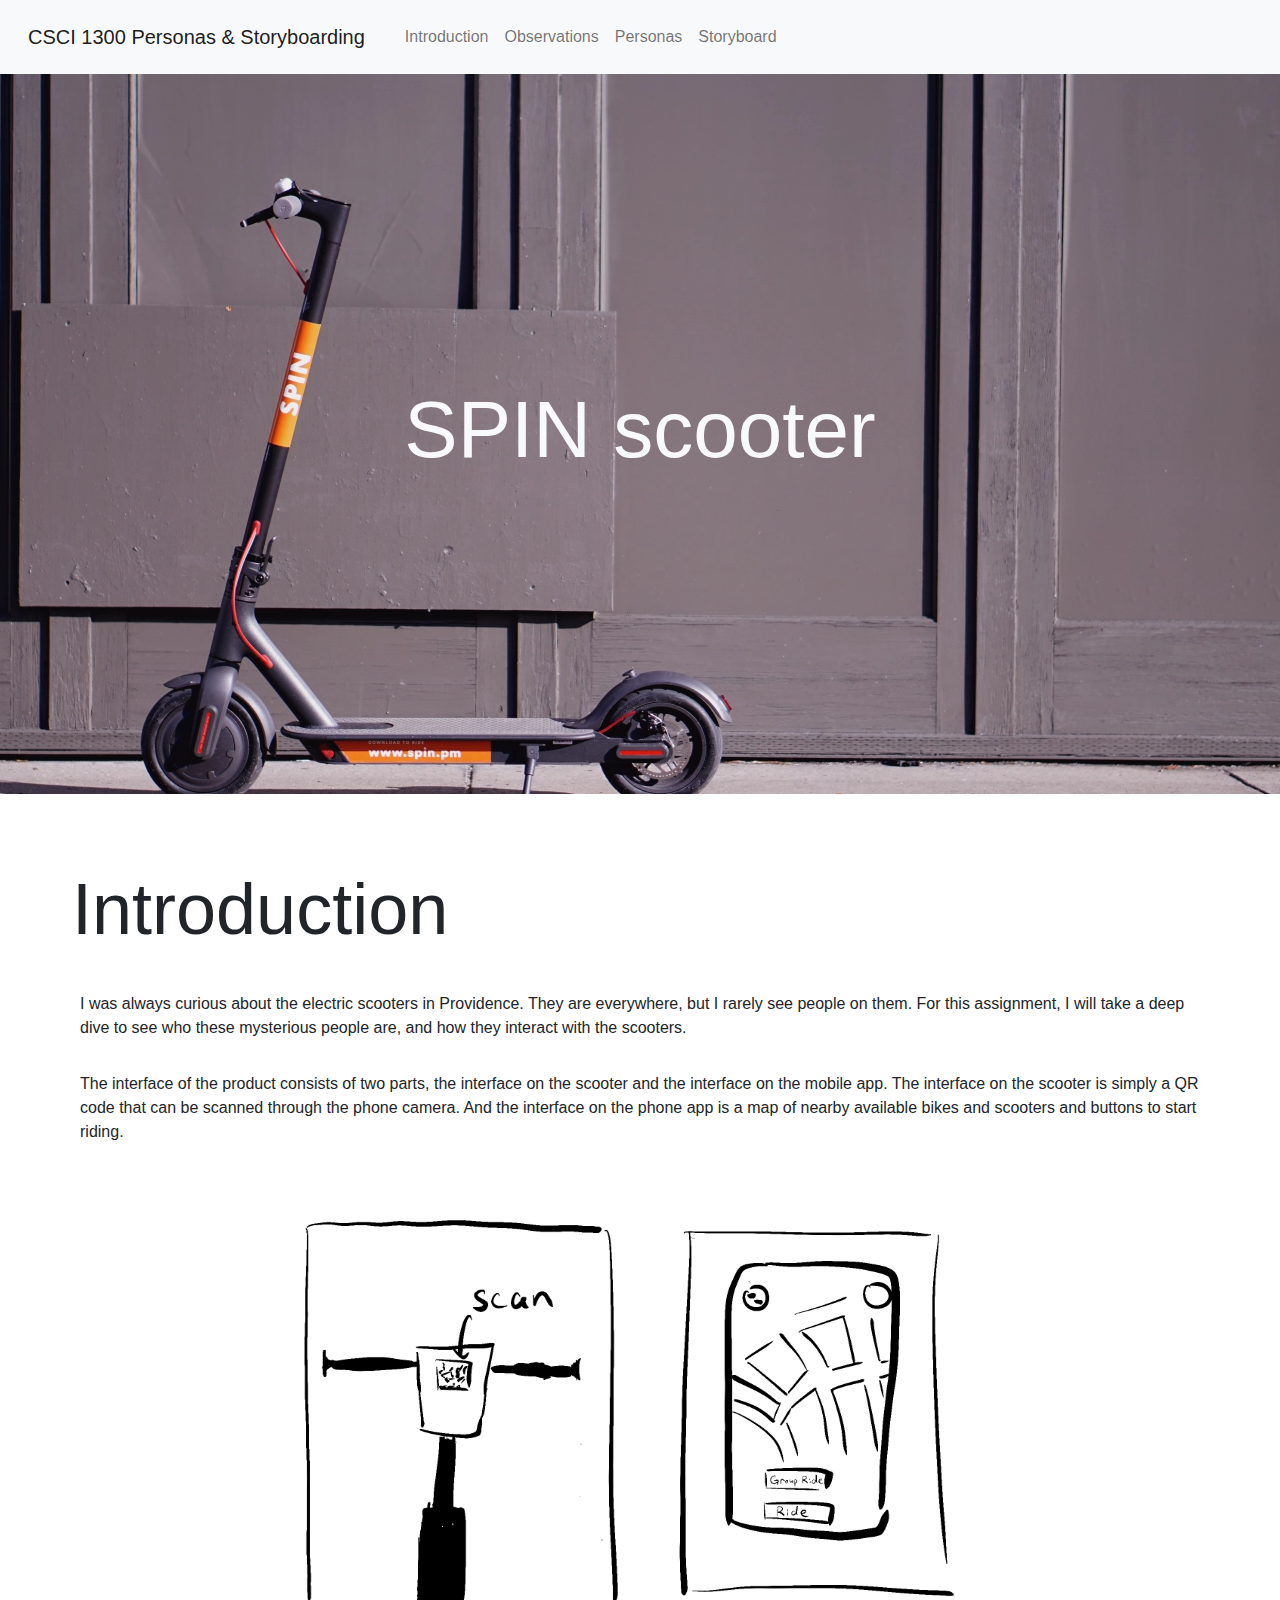
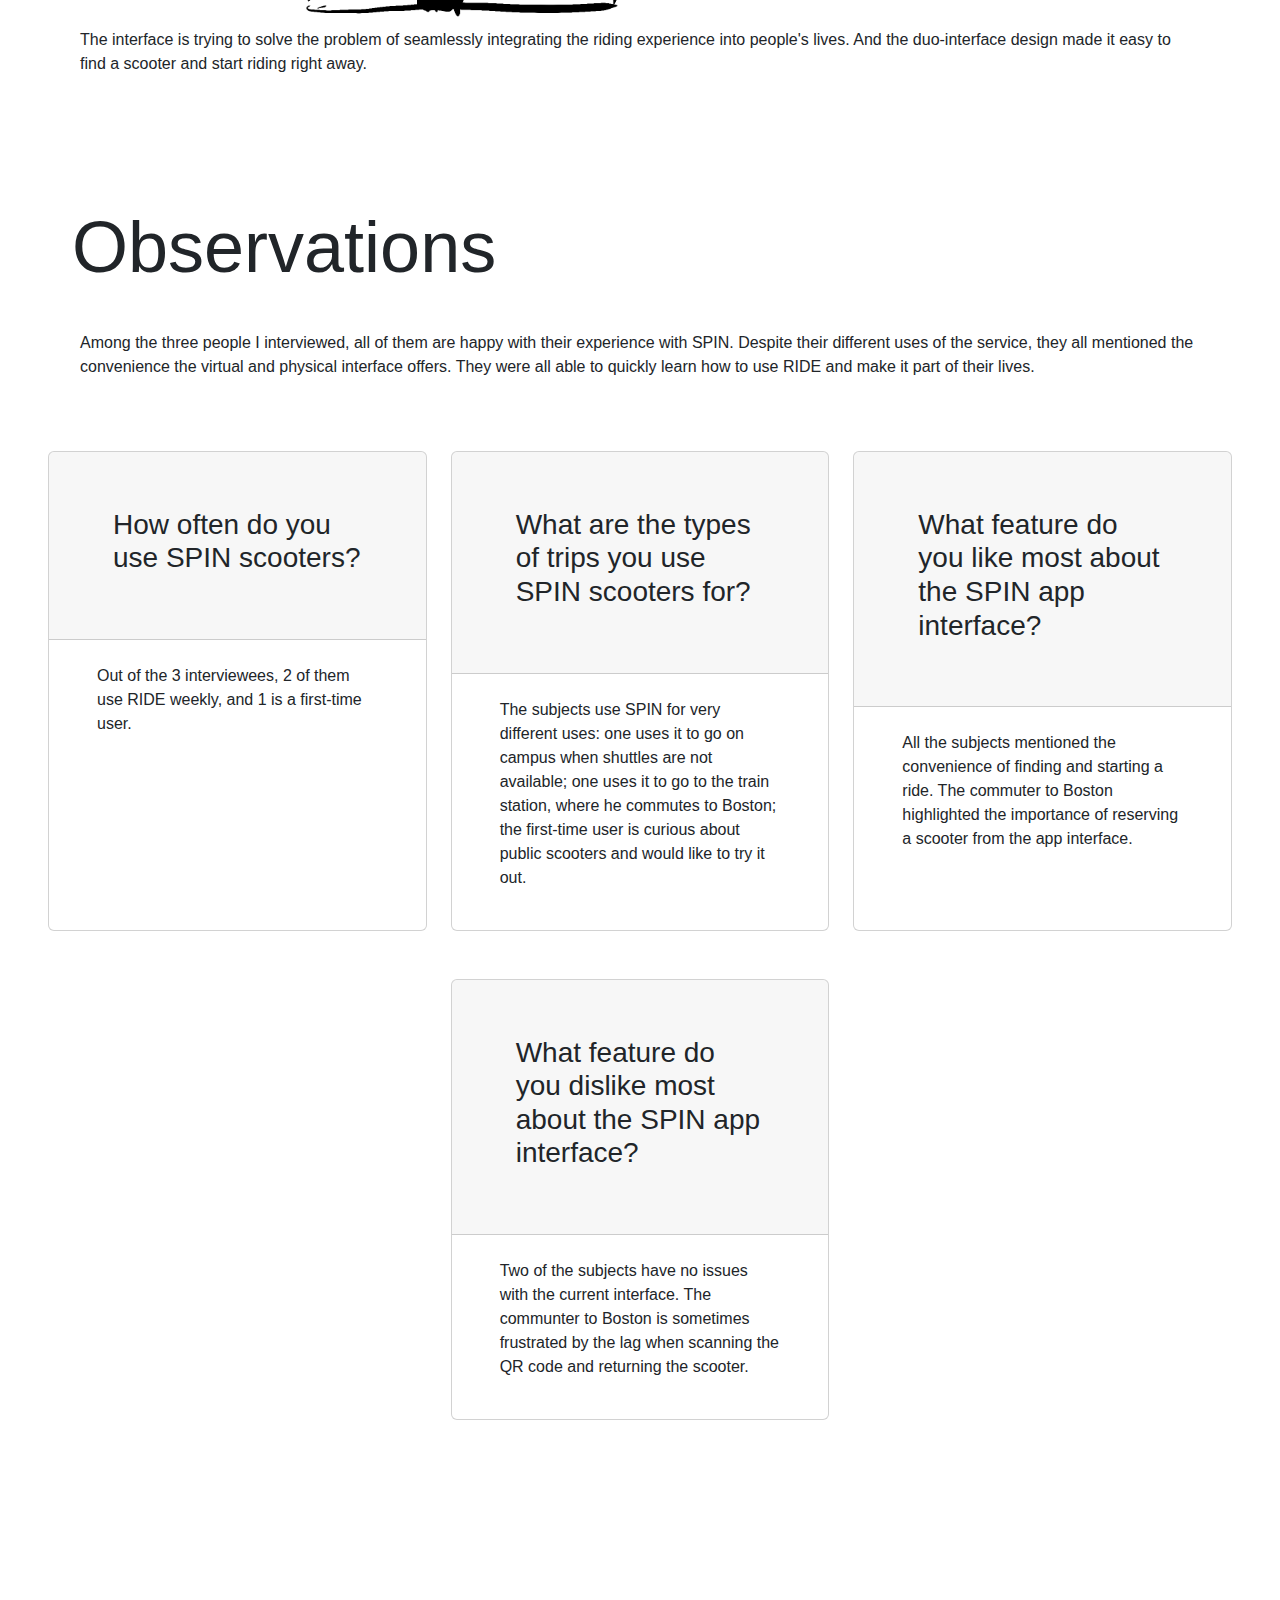
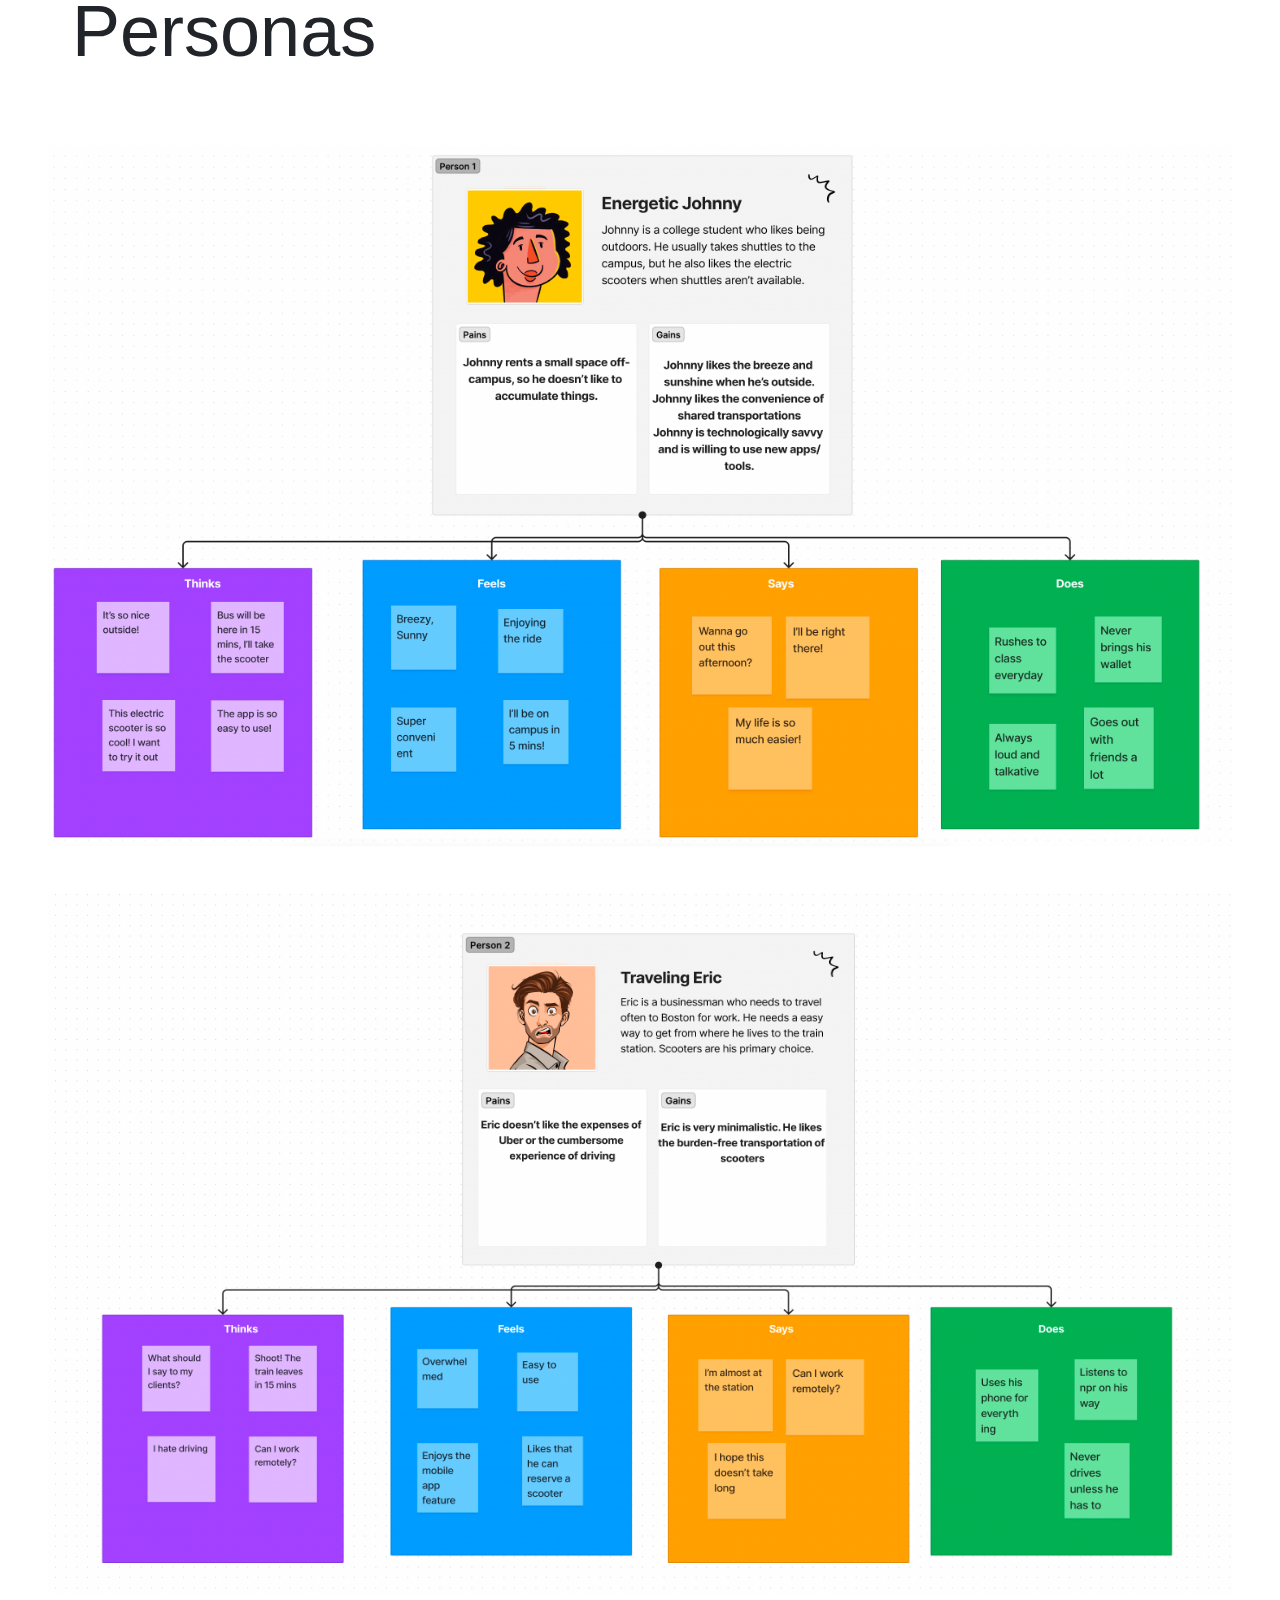
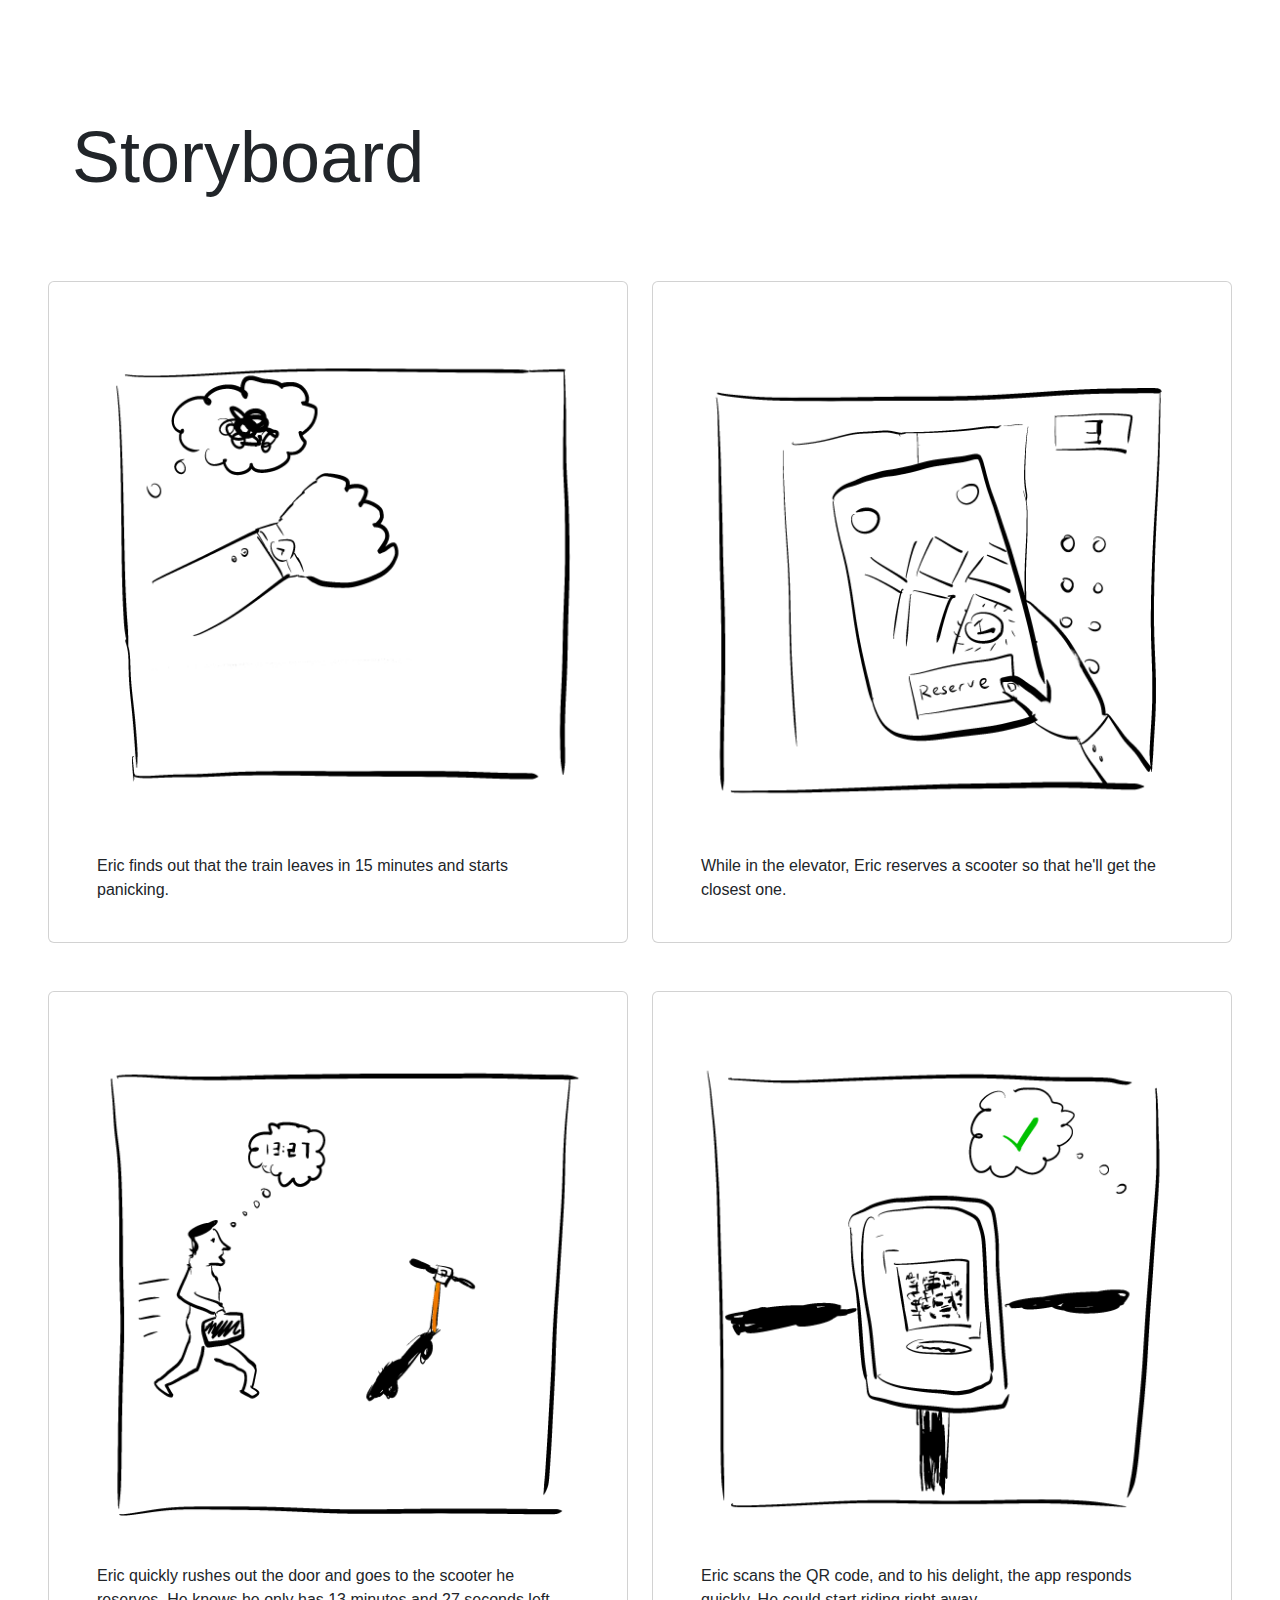
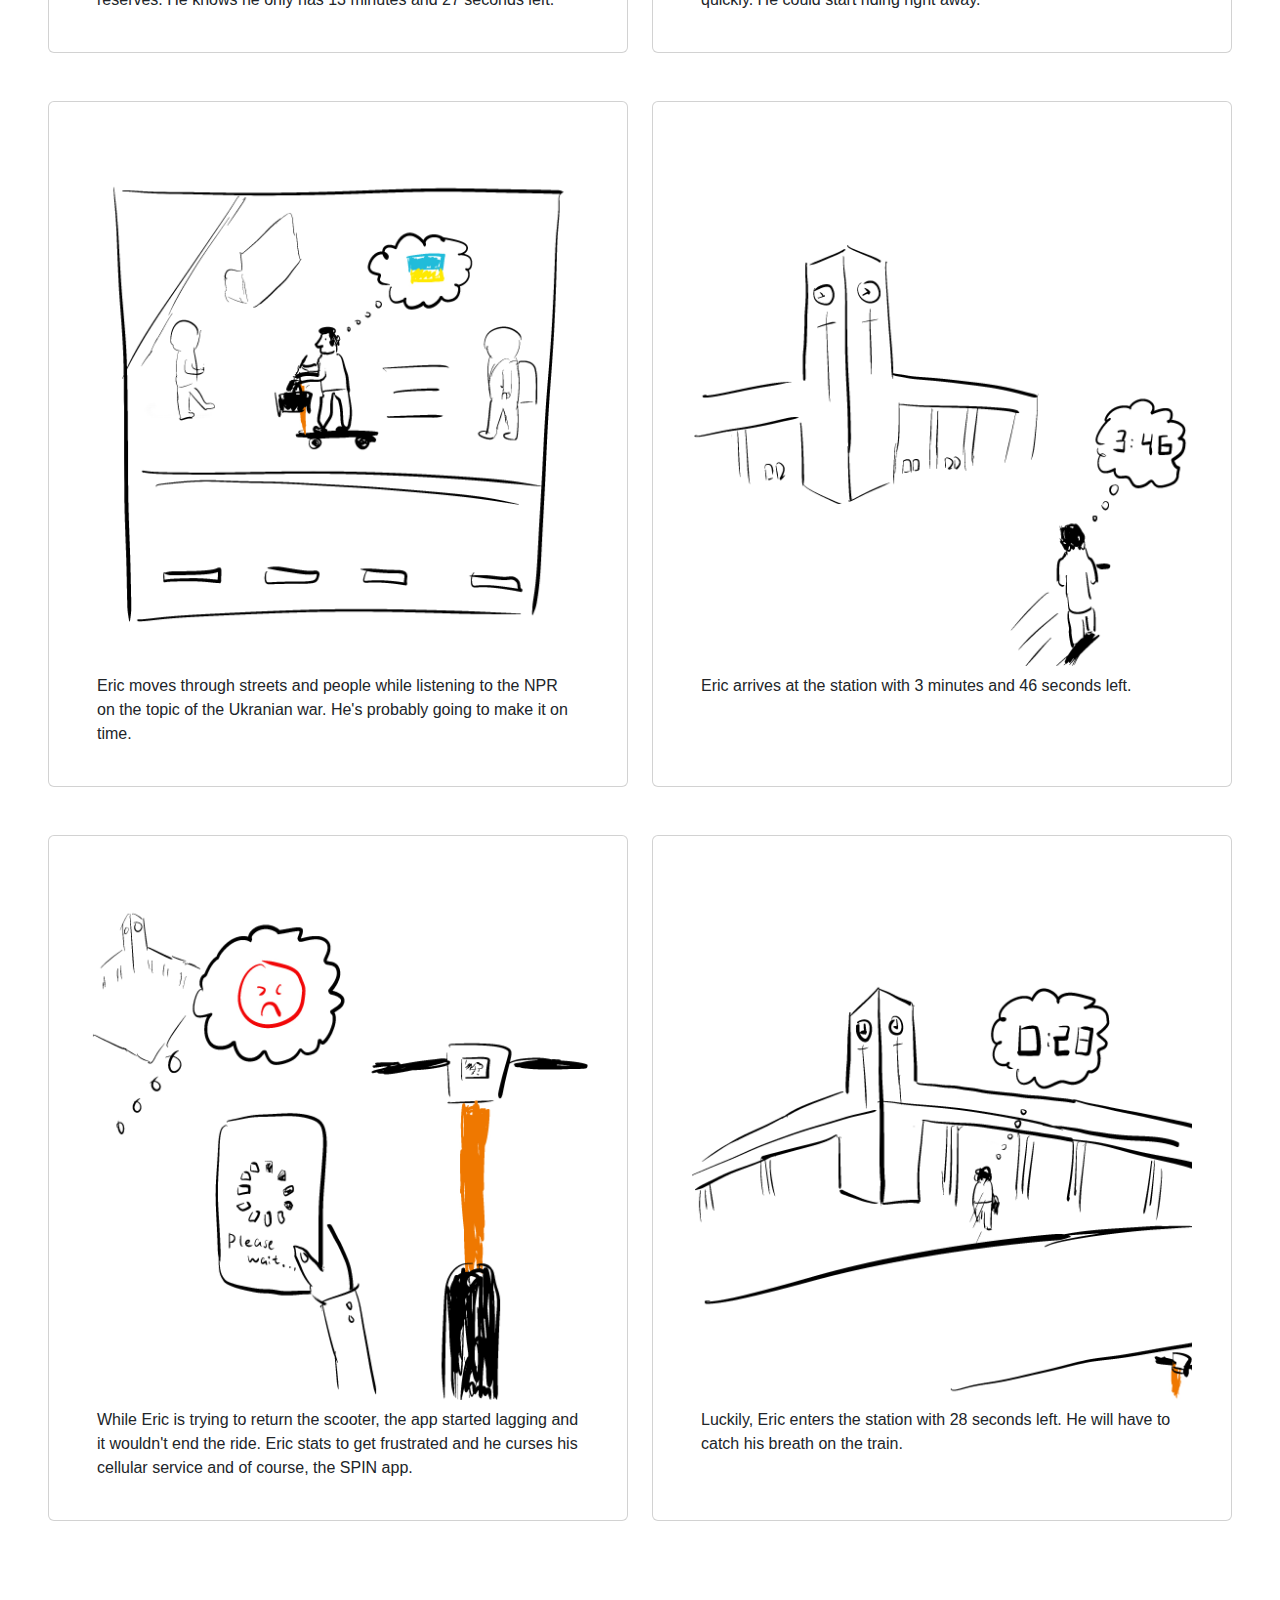
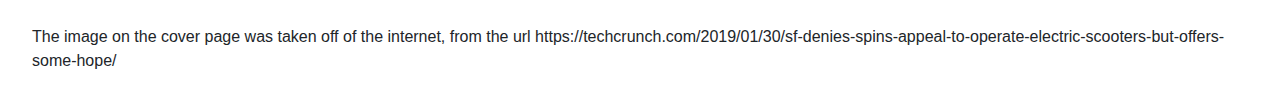
==== index.html @ 7bb71958 "init" ====
<!DOCTYPE html>
<html lang="en">
<head>
    <meta charset="UTF-8">
    <meta http-equiv="X-UA-Compatible" content="IE=edge">
    <meta name="viewport" content="width=device-width, initial-scale=1.0">
    <link rel="stylesheet" href="bootstrap.css">
    <link rel="stylesheet" href="style.css">
    <title>Persona</title>
</head>
<body>
    <nav class="navbar navbar-expand-sm navbar-light bg-light topnav">
        <div class="container-fluid">
            <a class = "navbar-brand" href = "#">CSCI 1300 Personas & Storyboarding</a>
            <div class="collapse navbar-collapse">
            <ul class="navbar-nav ml-auto">
                <li class="navbar-item"><a href="#Introduction" class="nav-link">Introduction</a></li>
                <li class="navbar-item"><a href="#Observations" class="nav-link">Observations</a></li>
                <li class="navbar-item"><a href="#Personas" class="nav-link">Personas</a></li>
                <li class="navbar-item"><a href="#Storyboard" class="nav-link">Storyboard</a></li>
            </ul>
        </div>
        </div>
    </nav> 

    <div class="d-flex flex-column blankets justify-content-center align-items-center mb-5">
        <h1 class="text-light display-1"> SPIN scooter</h1>
    </div>

    <div id="Introduction" class="container-fluid bg-white text-left mb-5 px-5">
        <h2 class = "text-dark display-2"> Introduction</h2>
        <p>I was always curious about the electric scooters in Providence. They are everywhere, but I rarely see people on them. For this assignment, I will take a deep dive to see who these mysterious people are, and how they interact with the scooters.</p>
        <p> The interface of the product consists of two parts, the interface on the scooter and the interface on the mobile app. The interface on the scooter is simply a QR code that can be scanned through the phone camera. And the interface on the phone app is a map of nearby available bikes and scooters
            and buttons to start riding.
        </p>
        <div class="image-center">
            <img src="./Images/Interface.png" alt="Interface on the scooter and of the app" height = "420" width="680" style = "vertical-align: middle;">
        </div>
        <p>The interface is trying to solve the problem of seamlessly integrating the riding experience into people's lives. And the duo-interface design made it easy to find a scooter and start riding right away.</p>




    </div>

    <div id="Observations" class="container-fluid py-5 px-5">
        <h2 class = "text-dark display-2"> Observations</h2>
        <p>Among the three people I interviewed, all of them are happy with their experience with SPIN. Despite their different uses of the service, they all mentioned the convenience the virtual and physical interface offers. They were all able to quickly learn how to use RIDE and make it part of their lives.</p>
        <div class = "row pt-5 justify-content-center">
            <div class="col-md-4 pb-5">
                <div class="card h-100">
                    <div class="card-header">
                        <h3>How often do you use SPIN scooters?</h3>
                    </div>
                    <div class="card-body">
                        <div class="card-text">
                            <p> Out of the 3 interviewees, 2 of them use RIDE weekly, and 1 is a first-time user.
                            </p>
                        </div>
                    </div>
                    
                </div> 
            </div>
            <div class="col-md-4 pb-5">
                <div class="card h-100">
                    <div class="card-header">
                        <h3>What are the types of trips you use SPIN scooters for?</h3>
                    </div>
                    <div class="card-body">
                        <div class="card-text">
                            <p>The subjects use SPIN for very different uses: one uses it to go on campus when shuttles are not available; one uses it to go to the train station, where he commutes to Boston; the first-time user is curious about public scooters and would like to try it out.</p>
                        </div>
                    </div>
                    
                </div> 
             </div>
            <div class="col-md-4 pb-5">
                <div class="card h-100">
                    <div class="card-header">
                        <h3>What feature do you like most about the SPIN app interface?</h3>
                    </div>
                    <div class="card-body">
                        <div class="card-text">
                            <p>All the subjects mentioned the convenience of finding and starting a ride. The commuter to Boston highlighted the importance of reserving a scooter from the app interface.</p>
                        </div>
                    </div>
                    
                </div>    
            </div>
            <div class="col-md-4 pb-5">
                <div class="card h-100">
                    <div class="card-header">
                        <h3>What feature do you dislike most about the SPIN app interface?</h3>
                    </div>
                    <div class="card-body">
                        <div class="card-text">
                            <p>Two of the subjects have no issues with the current interface. The communter to Boston is sometimes frustrated by the lag when scanning the QR code and returning the scooter.</p>
                        </div>
                    </div>
                    
                </div>    
            </div>
        </div>
    </div>

    <div id="Personas" class="container-fluid py-5 px-5">
        <h2 class = "text-dark display-2"> Personas</h2>
        <div class="image-center">
            <img src="./Images/Persona1.png" alt="Details on Persona 1" height = "700" width="1200" style = "vertical-align: middle;">
        </div>
        <div class="image-center">
            <img src="./Images/Persona2.png" alt="Details on Persona 2" height = "700" width="1200" style = "vertical-align: middle;">
        </div>
    </div>

    <div id="Storyboard" class="container-fluid py-5 px-5">
        <h2 class = "text-dark display-2"> Storyboard</h2>
        <div class = "row pt-5 justify-content-center">
            <div class="col-md-6 pb-5">
                <div class="card h-100">
                    <div class="card-body">
                        <div class="image-center">
                        <img src="./Images/Untitled_Artwork 7.jpg" alt = "illustration 1" height = "500" width="500">
                    </div>
                        <div class="card-text">
                            <p> Eric finds out that the train leaves in 15 minutes and starts panicking.
                            </p>
                        </div>
                    </div>
                    
                </div> 
            </div>

            <div class="col-md-6 pb-5">
                <div class="card h-100">
                    <div class="card-body">
                        <div class="image-center">
                        <img src="./Images/Untitled_Artwork 6.jpg" alt = "illustration 2" height = "500" width="500">
                    </div>

                        <div class="card-text">
                            <p> While in the elevator, Eric reserves a scooter so that he'll get the closest one.
                            </p>
                        </div>
                    </div>
                    
                </div> 
            </div>

            <div class="col-md-6 pb-5">
                <div class="card h-100">
                    <div class="card-body">
                        <div class="image-center">
                        <img src="./Images/Untitled_Artwork 5.jpg" alt = "illustration 3" height = "500" width="500">
                    </div>

                        <div class="card-text">
                            <p> Eric quickly rushes out the door and goes to the scooter he reserves. He knows he only has 13 minutes and 27 seconds left.
                            </p>
                        </div>
                    </div>
                    
                </div> 
            </div>

            <div class="col-md-6 pb-5">
                <div class="card h-100">
                    <div class="card-body">
                        <div class="image-center">
                        <img src="./Images/Untitled_Artwork 4.jpg" alt = "illustration 4" height = "500" width="500">
                    </div>

                        <div class="card-text">
                            <p> Eric scans the QR code, and to his delight, the app responds quickly. He could start riding right away.
                            </p>
                        </div>
                    </div>
                    
                </div> 
            </div>
            
            <div class="col-md-6 pb-5">
                <div class="card h-100">
                    <div class="card-body">
                        <div class="image-center">
                        <img src="./Images/Untitled_Artwork 3.jpg" alt = "illustration 5" height = "500" width="500">
                    </div>

                        <div class="card-text">
                            <p> Eric moves through streets and people while listening to the NPR on the topic of the Ukranian war. He's probably going to make it on time.
                            </p>
                        </div>
                    </div>
                    
                </div> 
            </div>

            <div class="col-md-6 pb-5">
                <div class="card h-100">
                    <div class="card-body">
                        <div class="image-center">
                        <img src="./Images/Untitled_Artwork 2.jpg" alt = "illustration 6" height = "500" width="500">
                    </div>

                        <div class="card-text">
                            <p> Eric arrives at the station with 3 minutes and 46 seconds left.
                            </p>
                        </div>
                    </div>
                    
                </div> 
            </div>

            <div class="col-md-6 pb-5">
                <div class="card h-100">
                    <div class="card-body">
                        <div class="image-center">
                        <img src="./Images/Untitled_Artwork 1.jpg" alt = "illustration 7" height = "500" width="500">
                    </div>

                        <div class="card-text">
                            <p> While Eric is trying to return the scooter, the app started lagging and it wouldn't end the ride. Eric stats to get frustrated and he curses his cellular service and of course, the SPIN app.
                            </p>
                        </div>
                    </div>
                    
                </div> 
            </div>

            <div class="col-md-6 pb-5">
                <div class="card h-100">
                    <div class="card-body">
                        <div class="image-center">
                        <img src="./Images/Untitled_Artwork.jpg" alt = "illustration 8" height = "500" width="500">
                    </div>

                        <div class="card-text">
                            <p> Luckily, Eric enters the station with 28 seconds left. He will have to catch his breath on the train.
                            </p>
                        </div>
                    </div>
                    
                </div> 
            </div>
        </div>
    </div>

    <p>The image on the cover page was taken off of the internet, from the url https://techcrunch.com/2019/01/30/sf-denies-spins-appeal-to-operate-electric-scooters-but-offers-some-hope/</p>
</body>
</html>
---- style.css ----
/* open-sans-regular - latin */
@font-face {
    font-family: 'Open Sans';
    font-style: normal;
    font-weight: 400;
    src: url('./fonts/open-sans-v34-latin-regular.eot'); /* IE9 Compat Modes */
    src: local(''),
         url('./fonts/open-sans-v34-latin-regular.eot?#iefix') format('embedded-opentype'), /* IE6-IE8 */
         url('./fonts/open-sans-v34-latin-regular.woff2') format('woff2'), /* Super Modern Browsers */
         url('./fonts/open-sans-v34-latin-regular.woff') format('woff'), /* Modern Browsers */
         url('./fonts/open-sans-v34-latin-regular.ttf') format('truetype'), /* Safari, Android, iOS */
         url('./fonts/open-sans-v34-latin-regular.svg#OpenSans') format('svg'); /* Legacy iOS */
  }

  /* roboto-regular - latin */
@font-face {
    font-family: 'Roboto';
    font-style: normal;
    font-weight: 400;
    src: url('./fonts/roboto-v30-latin-regular.eot'); /* IE9 Compat Modes */
    src: local(''),
         url('./fonts/roboto-v30-latin-regular.eot?#iefix') format('embedded-opentype'), /* IE6-IE8 */
         url('./fonts/roboto-v30-latin-regular.woff2') format('woff2'), /* Super Modern Browsers */
         url('./fonts/roboto-v30-latin-regular.woff') format('woff'), /* Modern Browsers */
         url('./fonts/roboto-v30-latin-regular.ttf') format('truetype'), /* Safari, Android, iOS */
         url('./fonts/roboto-v30-latin-regular.svg#Roboto') format('svg'); /* Legacy iOS */
  }

  body {
    font-family: "Open Sans", sans-serif;
  }

  h1,
  h2,
  h3,
  h4{
    font-family: "Roboto", sans-serif;
    padding: 5 rem;
  }

  h3{
    padding:3rem;
  }
  
  h2{
    padding: 1.5rem;
  }
  p{
    padding: 0.5rem 2rem 0.5rem 2rem;
  }

  .blankets {
    background:url(./Images/Scooter.jpg) center;
    height: 80vh;
  }

  .topnav a{
    float: right;
    padding: 14px 16px;
  }
  
  .topnav a:hover {
    color:orange;
  }
  
  .image-center{
    display: flex;
    justify-content: center;
    margin-top: 3rem;
  }
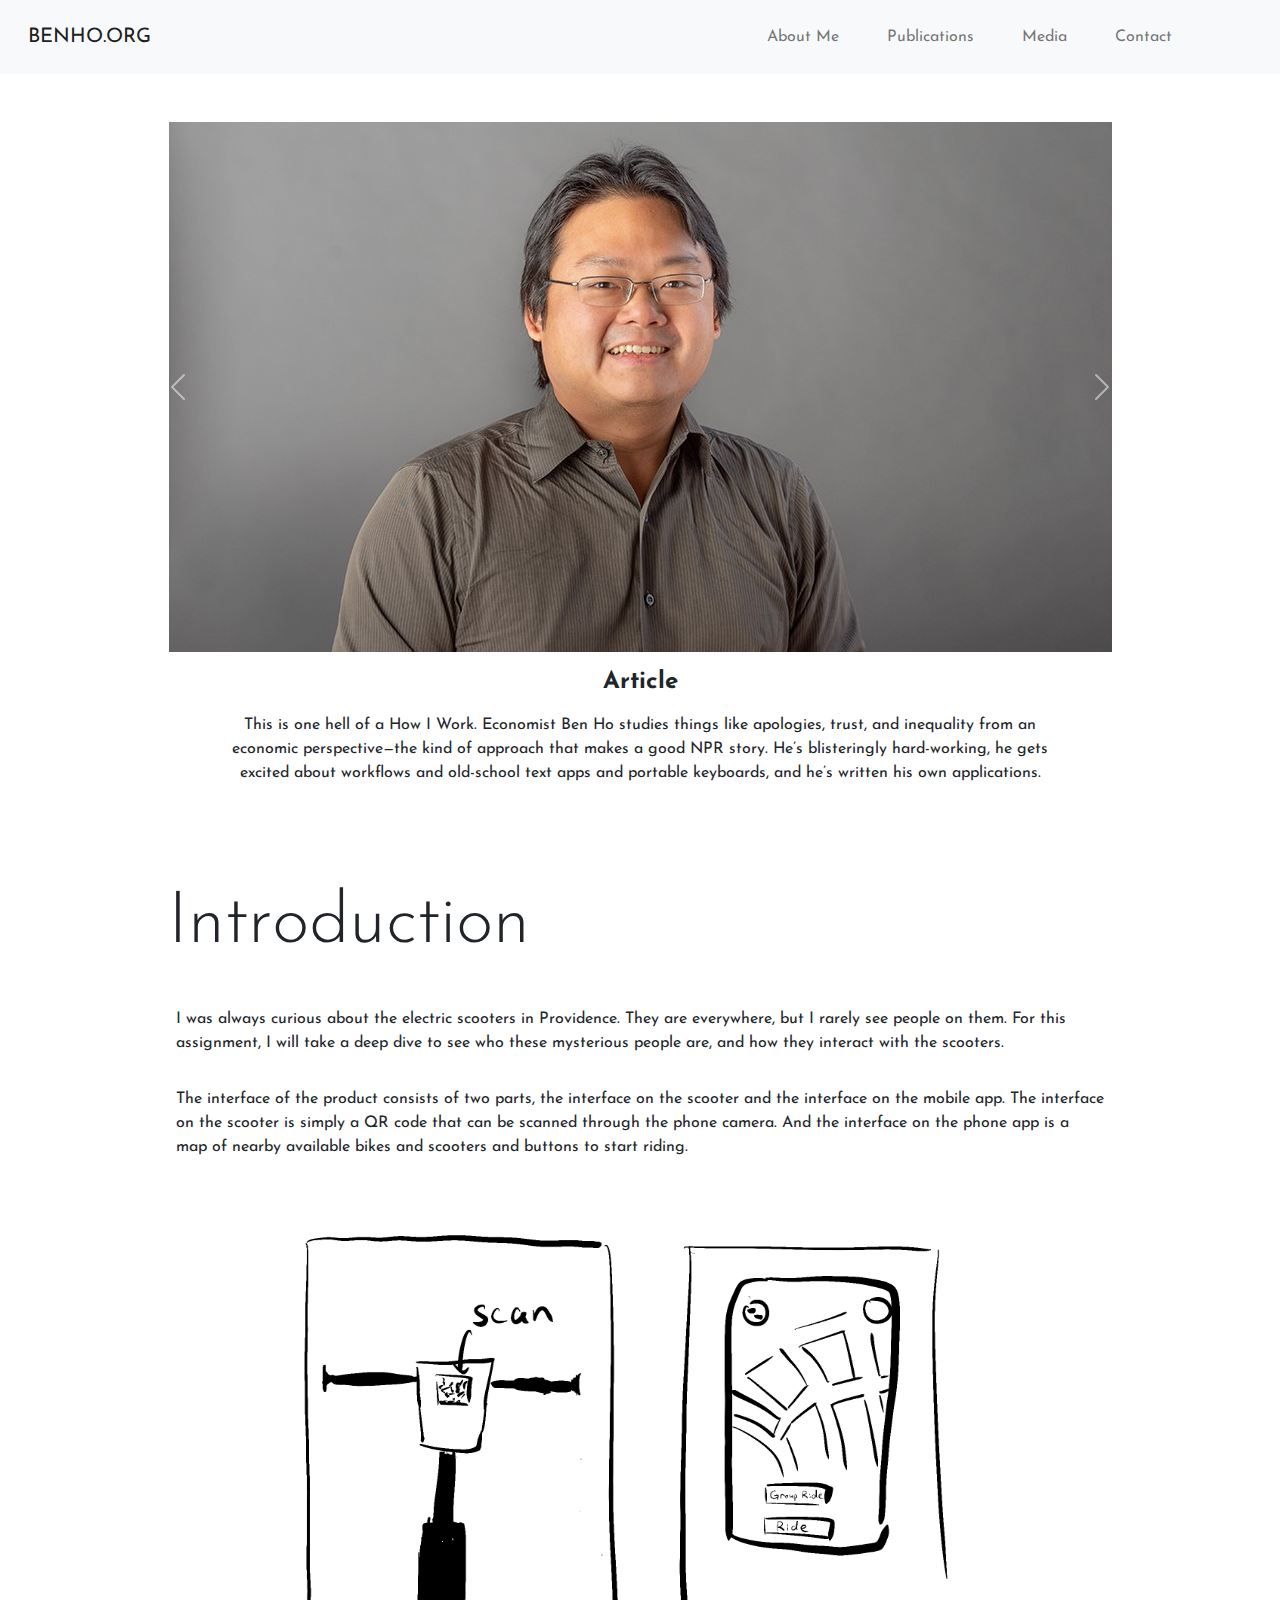
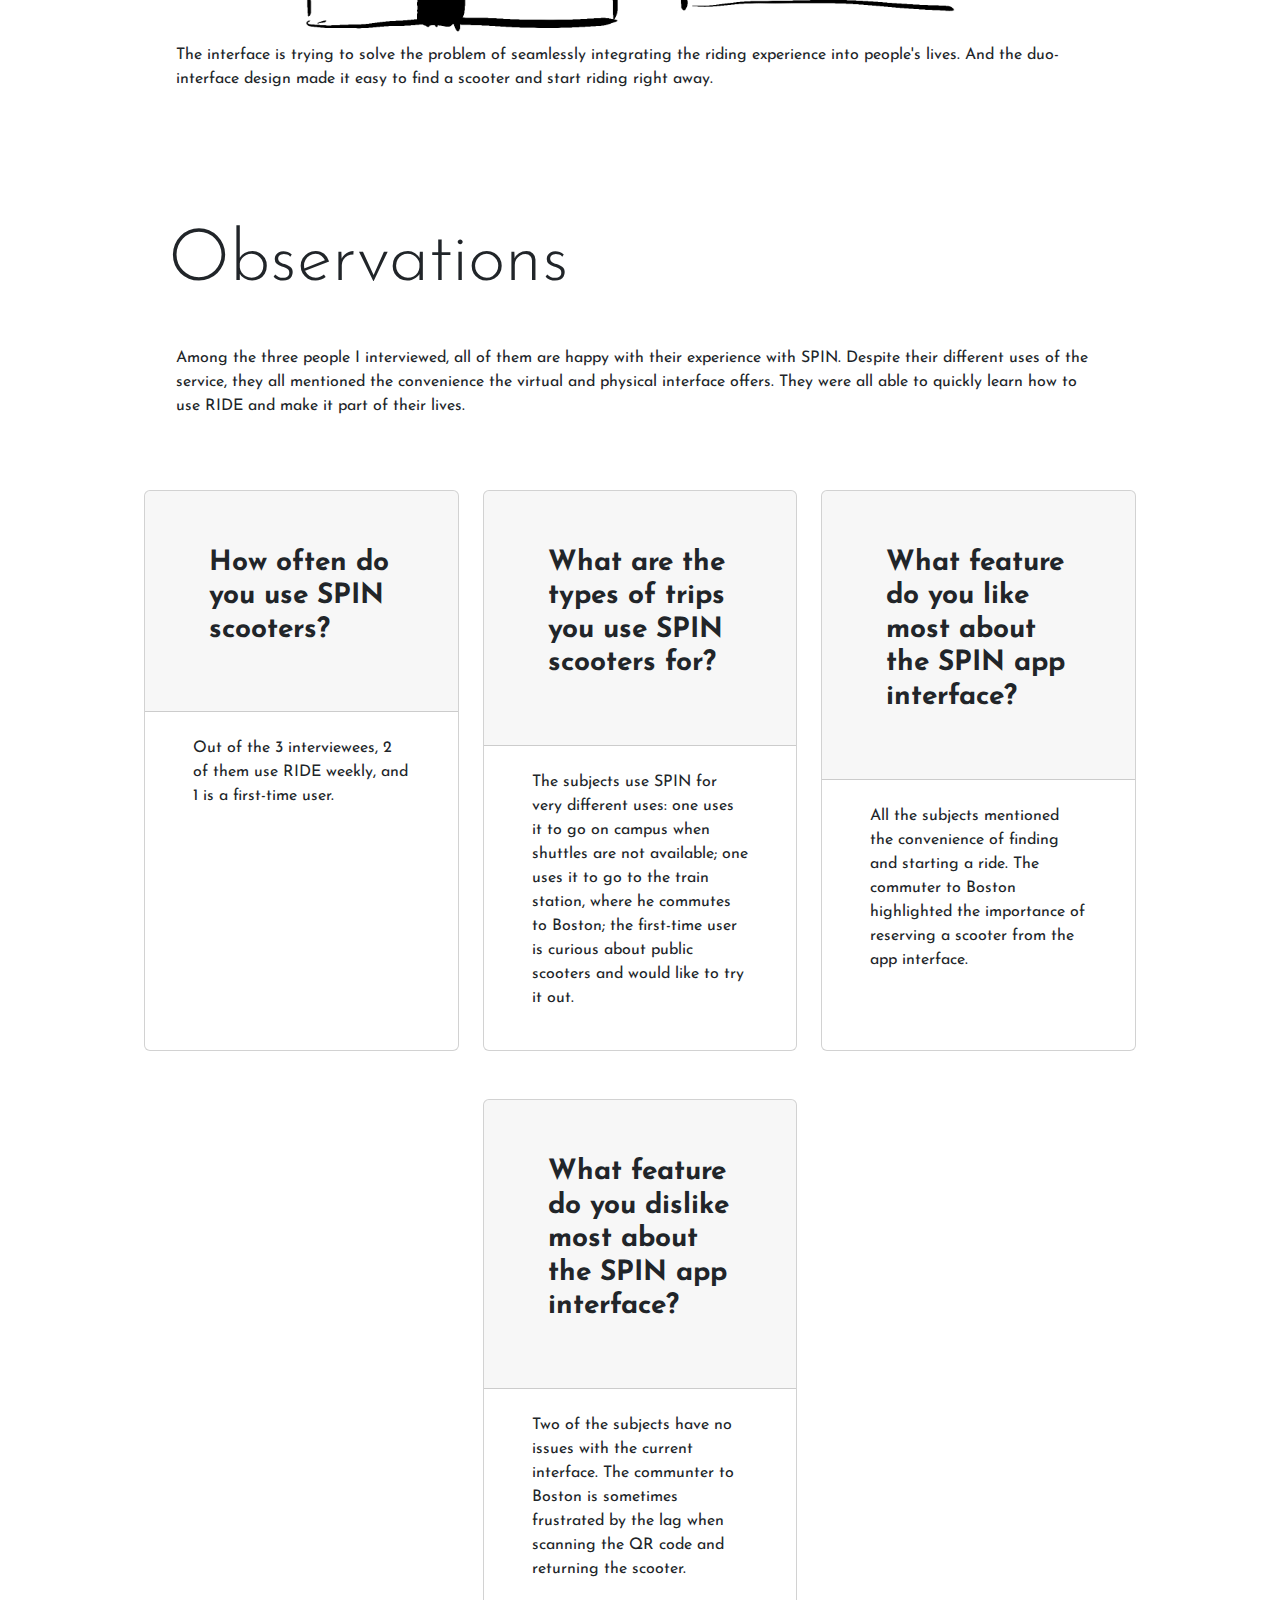
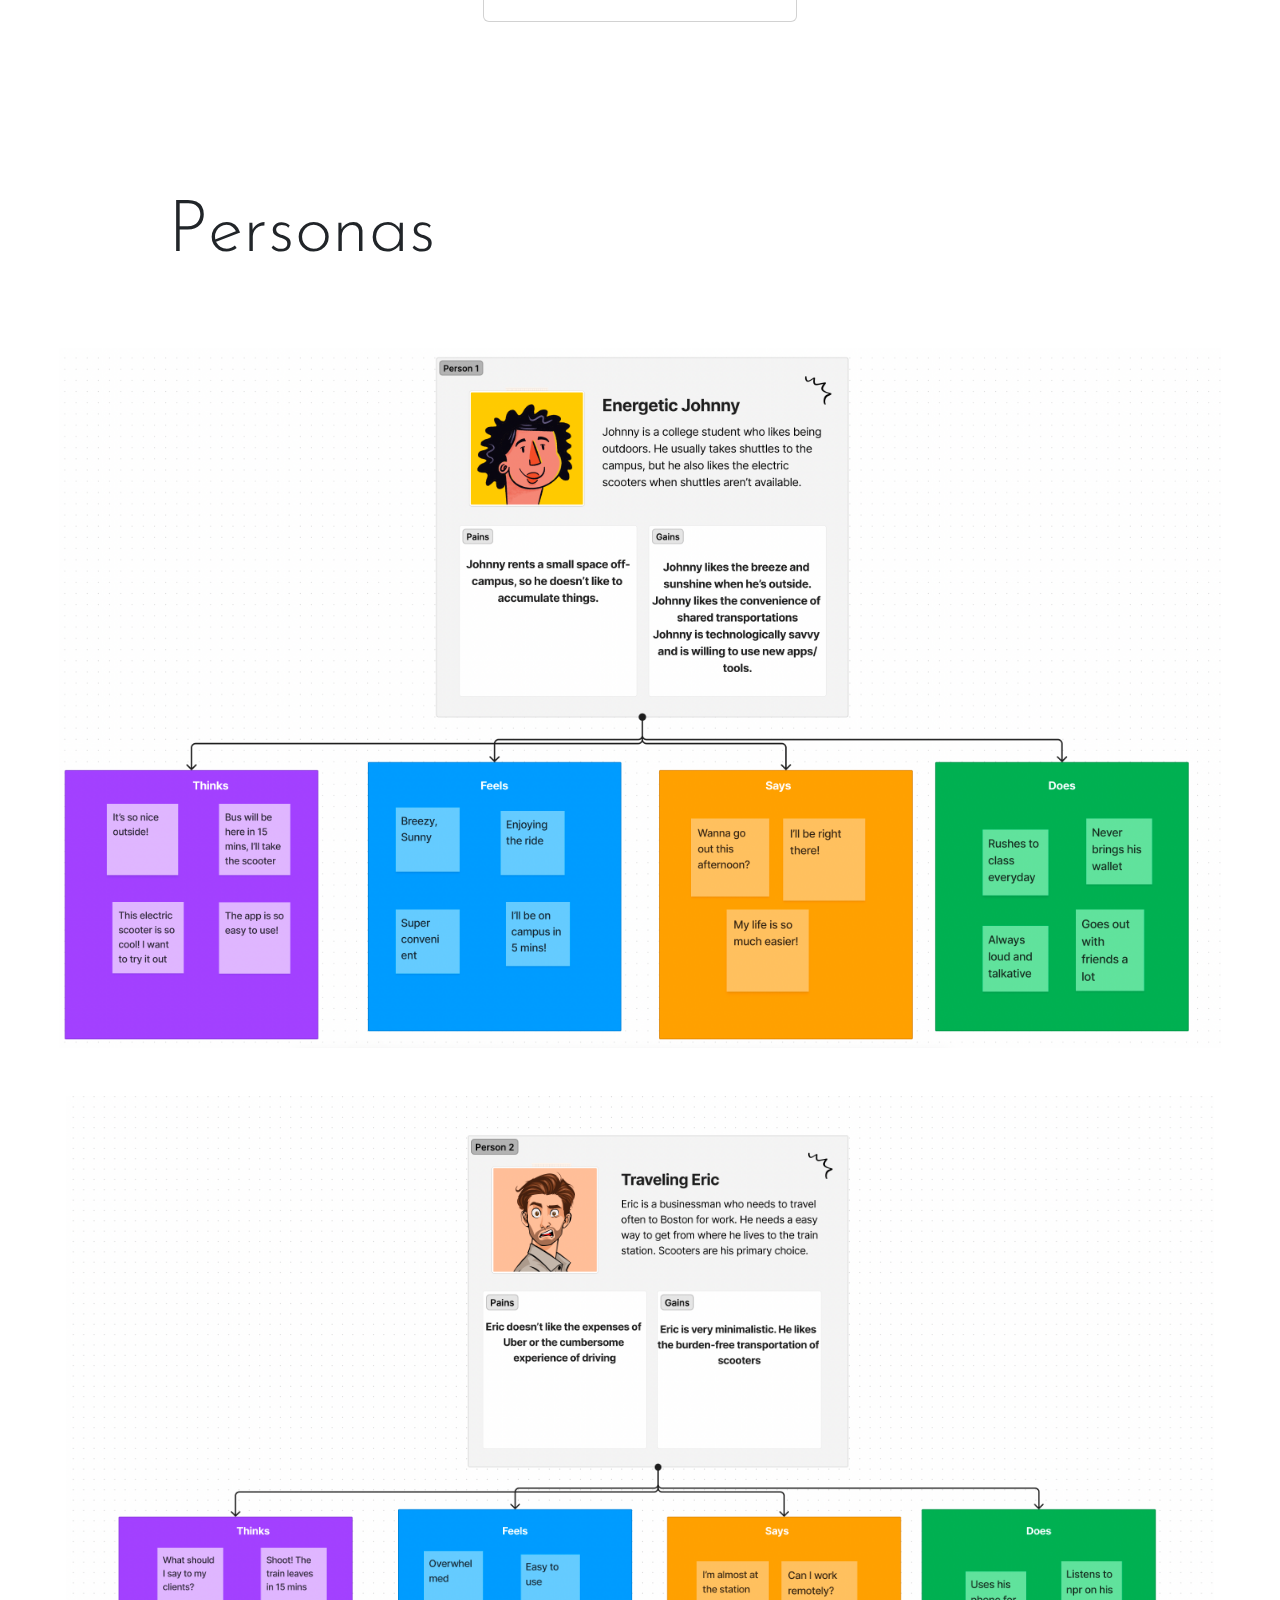
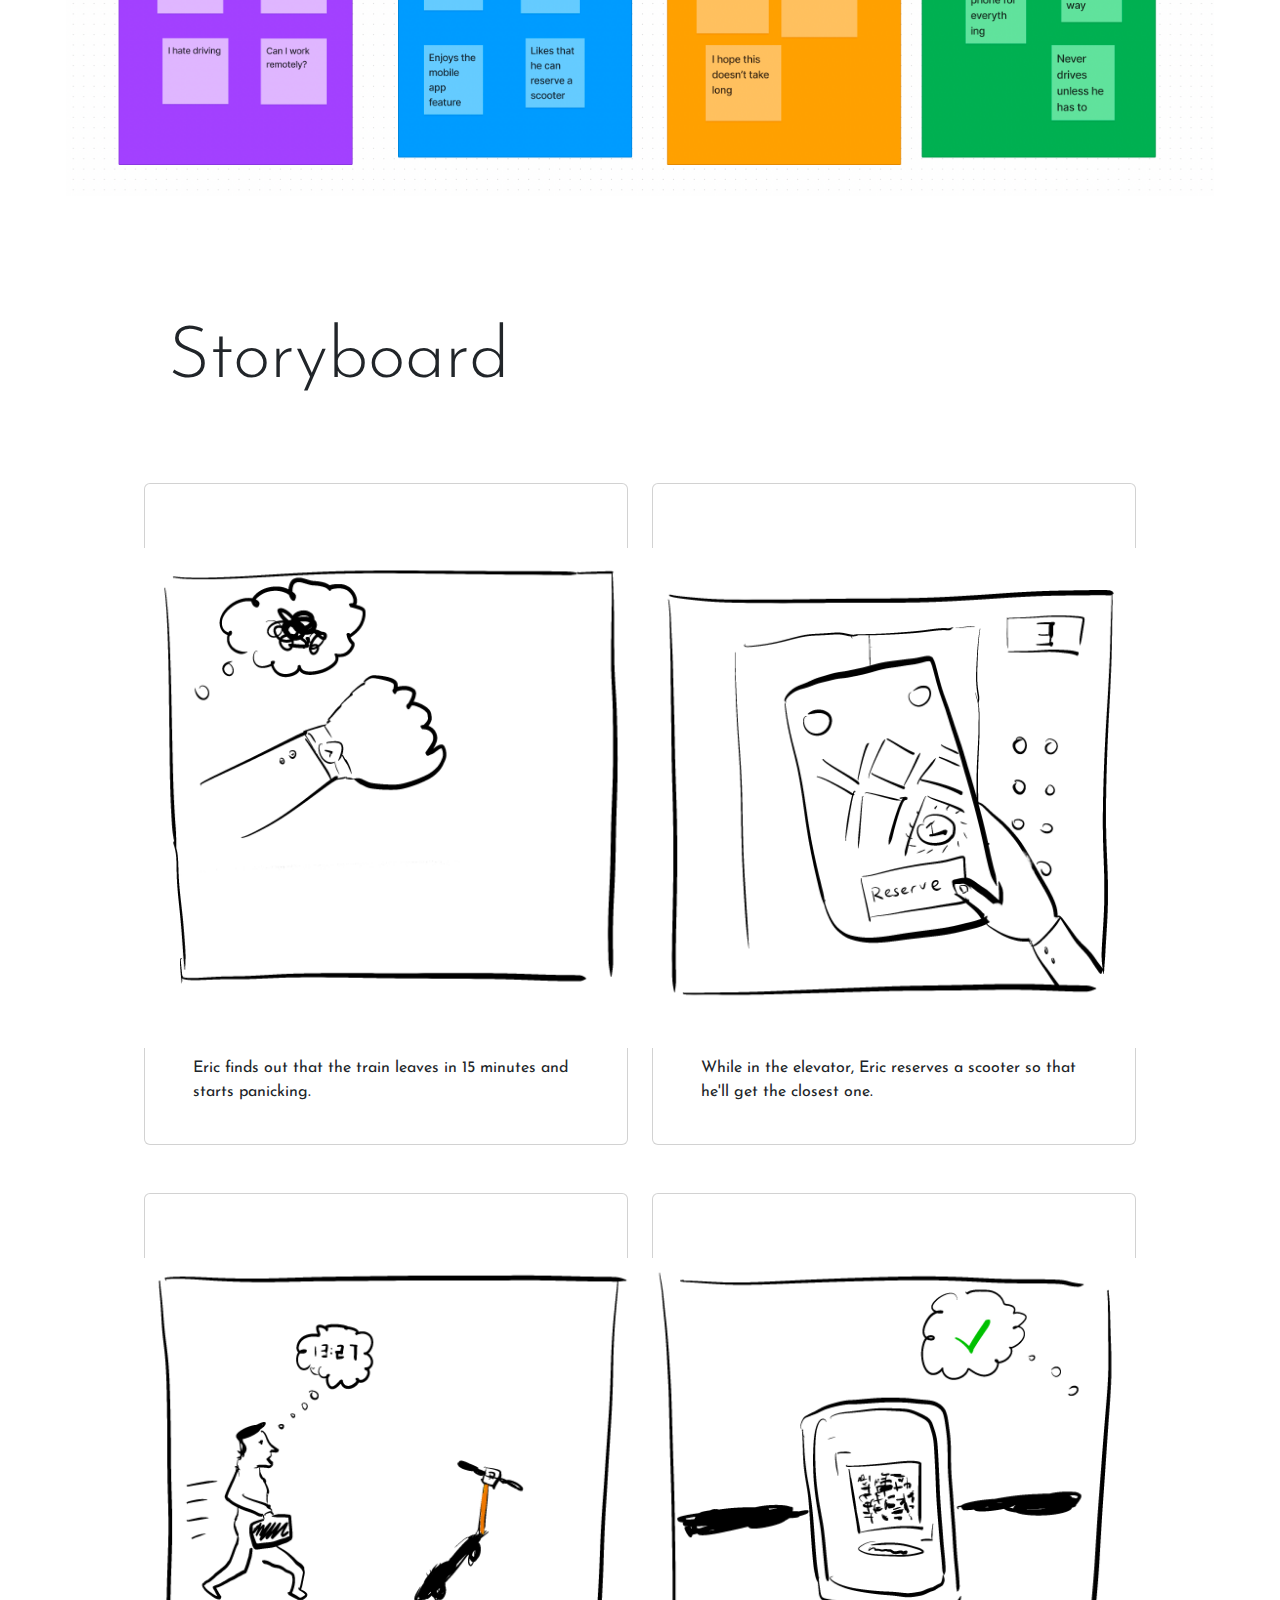
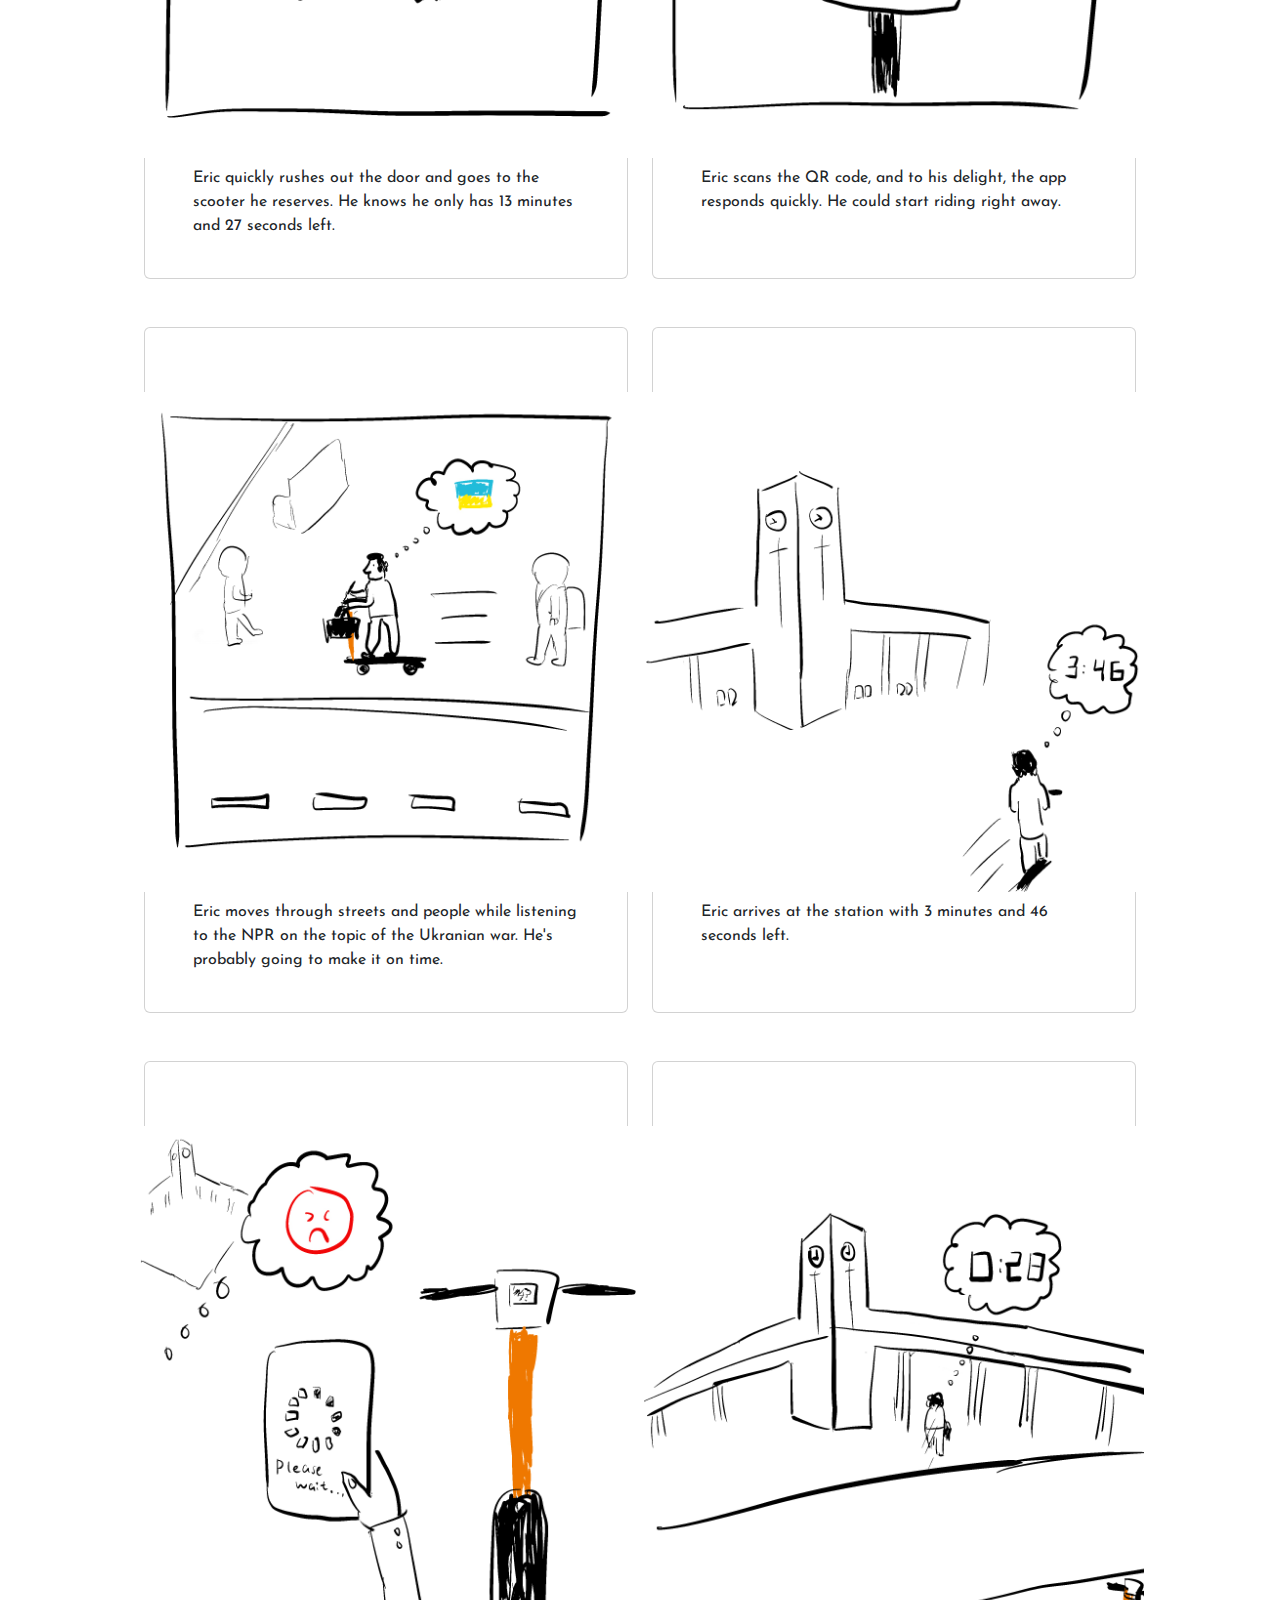
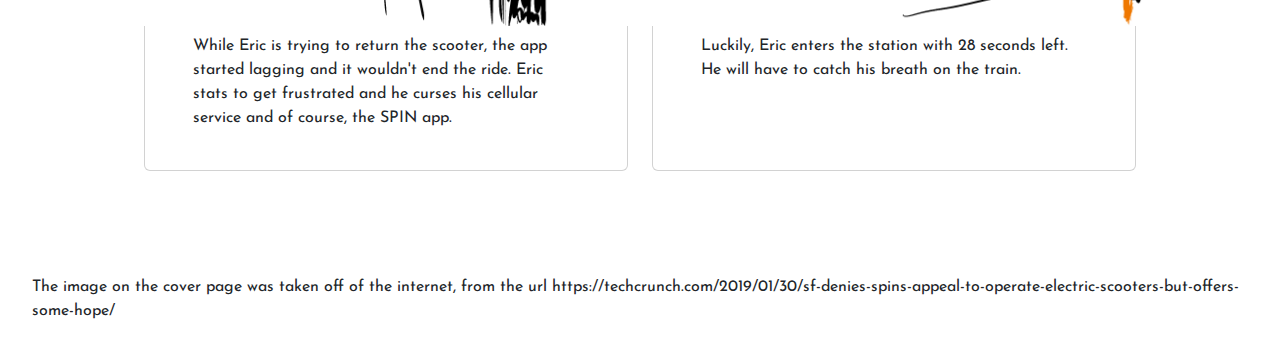
==== commit 6e0df7a8: "updates" ====
--- a/index.html
+++ b/index.html
@@ -6,27 +6,68 @@
     <meta name="viewport" content="width=device-width, initial-scale=1.0">
     <link rel="stylesheet" href="bootstrap.css">
     <link rel="stylesheet" href="style.css">
+    <link rel="preconnect" href="https://fonts.googleapis.com"> 
+<link rel="preconnect" href="https://fonts.gstatic.com" crossorigin> 
+<link href="https://fonts.googleapis.com/css2?family=Josefin+Sans:wght@100;300&display=swap" rel="stylesheet">
     <title>Persona</title>
 </head>
 <body>
     <nav class="navbar navbar-expand-sm navbar-light bg-light topnav">
         <div class="container-fluid">
-            <a class = "navbar-brand" href = "#">CSCI 1300 Personas & Storyboarding</a>
-            <div class="collapse navbar-collapse">
+            <a class = "navbar-brand" href = "#">BENHO.ORG</a>
+            <div class="collapse navbar-collapse flex-row-reverse mx-5 px-4">
             <ul class="navbar-nav ml-auto">
-                <li class="navbar-item"><a href="#Introduction" class="nav-link">Introduction</a></li>
-                <li class="navbar-item"><a href="#Observations" class="nav-link">Observations</a></li>
-                <li class="navbar-item"><a href="#Personas" class="nav-link">Personas</a></li>
-                <li class="navbar-item"><a href="#Storyboard" class="nav-link">Storyboard</a></li>
+                <li class="navbar-item mx-3"><a href="#About Me" class="nav-link">About Me</a></li>
+                <li class="navbar-item mx-3"><a href="#Publications" class="nav-link">Publications</a></li>
+                <li class="navbar-item mx-3"><a href="#Media" class="nav-link">Media</a></li>
+                <li class="navbar-item mx-3"><a href="#Contact" class="nav-link">Contact</a></li>
             </ul>
         </div>
         </div>
     </nav> 
 
-    <div class="d-flex flex-column blankets justify-content-center align-items-center mb-5">
-        <h1 class="text-light display-1"> SPIN scooter</h1>
-    </div>
-
+    <div class="px-5 mx-5">
+    <div class="presentation">
+    <div id="carouselExampleIndicators" class="carousel slide mt-5 mb-3" data-ride="carousel">
+        <ol class="carousel-indicators">
+            <li data-target="#carouselExampleIndicators" data-slide-to="0" class="active"></li>
+            <li data-target="#carouselExampleIndicators" data-slide-to="1"></li>
+            <li data-target="#carouselExampleIndicators" data-slide-to="2"></li>
+          </ol>
+        <div class="carousel-inner">
+            <div class="carousel-item active align-items-center" >
+                <div class="d-flex justify-content-center">
+                <img src="Images/ben-ho-columbia.jpg" alt="Image of Prof. Ben Ho smiling at the camera">
+            </div>
+            
+            </div>
+          <div class="carousel-item">
+            <img class="d-block w-100" src="..." alt="Second slide">
+          </div>
+          <div class="carousel-item">
+            <img class="d-block w-100" src="..." alt="Third slide">
+          </div>
+        </div>
+        <a class="carousel-control-prev" href="#carouselExampleControls" role="button" data-slide="prev">
+          <span class="carousel-control-prev-icon" aria-hidden="true"></span>
+          <span class="sr-only"></span>
+        </a>
+        <a class="carousel-control-next" href="#carouselExampleControls" role="button" data-slide="next">
+          <span class="carousel-control-next-icon" aria-hidden="true"></span>
+          <span class="sr-only"></span>
+        </a>
+        
+    </div>
+
+    <div class="c-caption align-items-center px-5 mx-5">
+        <h4>Article</h4>
+        <p>This is one hell of a How I Work. Economist Ben Ho studies things like apologies, trust, and inequality from an economic perspective—the kind of approach that makes a good NPR story. He’s blisteringly hard-working, he gets excited about workflows and old-school text apps and portable keyboards, and he’s written his own applications. </p>
+
+    </div>
+    </div>
+    
+
+    
     <div id="Introduction" class="container-fluid bg-white text-left mb-5 px-5">
         <h2 class = "text-dark display-2"> Introduction</h2>
         <p>I was always curious about the electric scooters in Providence. They are everywhere, but I rarely see people on them. For this assignment, I will take a deep dive to see who these mysterious people are, and how they interact with the scooters.</p>
@@ -43,6 +84,7 @@
 
     </div>
 
+    
     <div id="Observations" class="container-fluid py-5 px-5">
         <h2 class = "text-dark display-2"> Observations</h2>
         <p>Among the three people I interviewed, all of them are happy with their experience with SPIN. Despite their different uses of the service, they all mentioned the convenience the virtual and physical interface offers. They were all able to quickly learn how to use RIDE and make it part of their lives.</p>
@@ -244,6 +286,7 @@
             </div>
         </div>
     </div>
+</div>
 
     <p>The image on the cover page was taken off of the internet, from the url https://techcrunch.com/2019/01/30/sf-denies-spins-appeal-to-operate-electric-scooters-but-offers-some-hope/</p>
 </body>
--- a/style.css
+++ b/style.css
@@ -27,14 +27,15 @@
   }
 
   body {
-    font-family: "Open Sans", sans-serif;
+    font-family: 'Josefin Sans', sans-serif;
   }
 
   h1,
   h2,
   h3,
   h4{
-    font-family: "Roboto", sans-serif;
+    font-family: 'Josefin Sans', sans-serif;
+    font-weight: bolder;
     padding: 5 rem;
   }
 
@@ -42,6 +43,17 @@
     padding:3rem;
   }
   
+  .presentation{
+    padding-bottom: 3rem;
+  }
+  .c-caption h4{
+    text-align: center;
+  }
+
+  .c-caption p{
+    text-align: center;
+  }
+
   h2{
     padding: 1.5rem;
   }
@@ -49,10 +61,7 @@
     padding: 0.5rem 2rem 0.5rem 2rem;
   }
 
-  .blankets {
-    background:url(./Images/Scooter.jpg) center;
-    height: 80vh;
-  }
+
 
   .topnav a{
     float: right;
@@ -60,7 +69,7 @@
   }
   
   .topnav a:hover {
-    color:orange;
+    color:#0E82C3;
   }
   
   .image-center{
@@ -69,4 +78,9 @@
     margin-top: 3rem;
   }
 
+  .carousel-image img{
+  
+   
+  }
+
   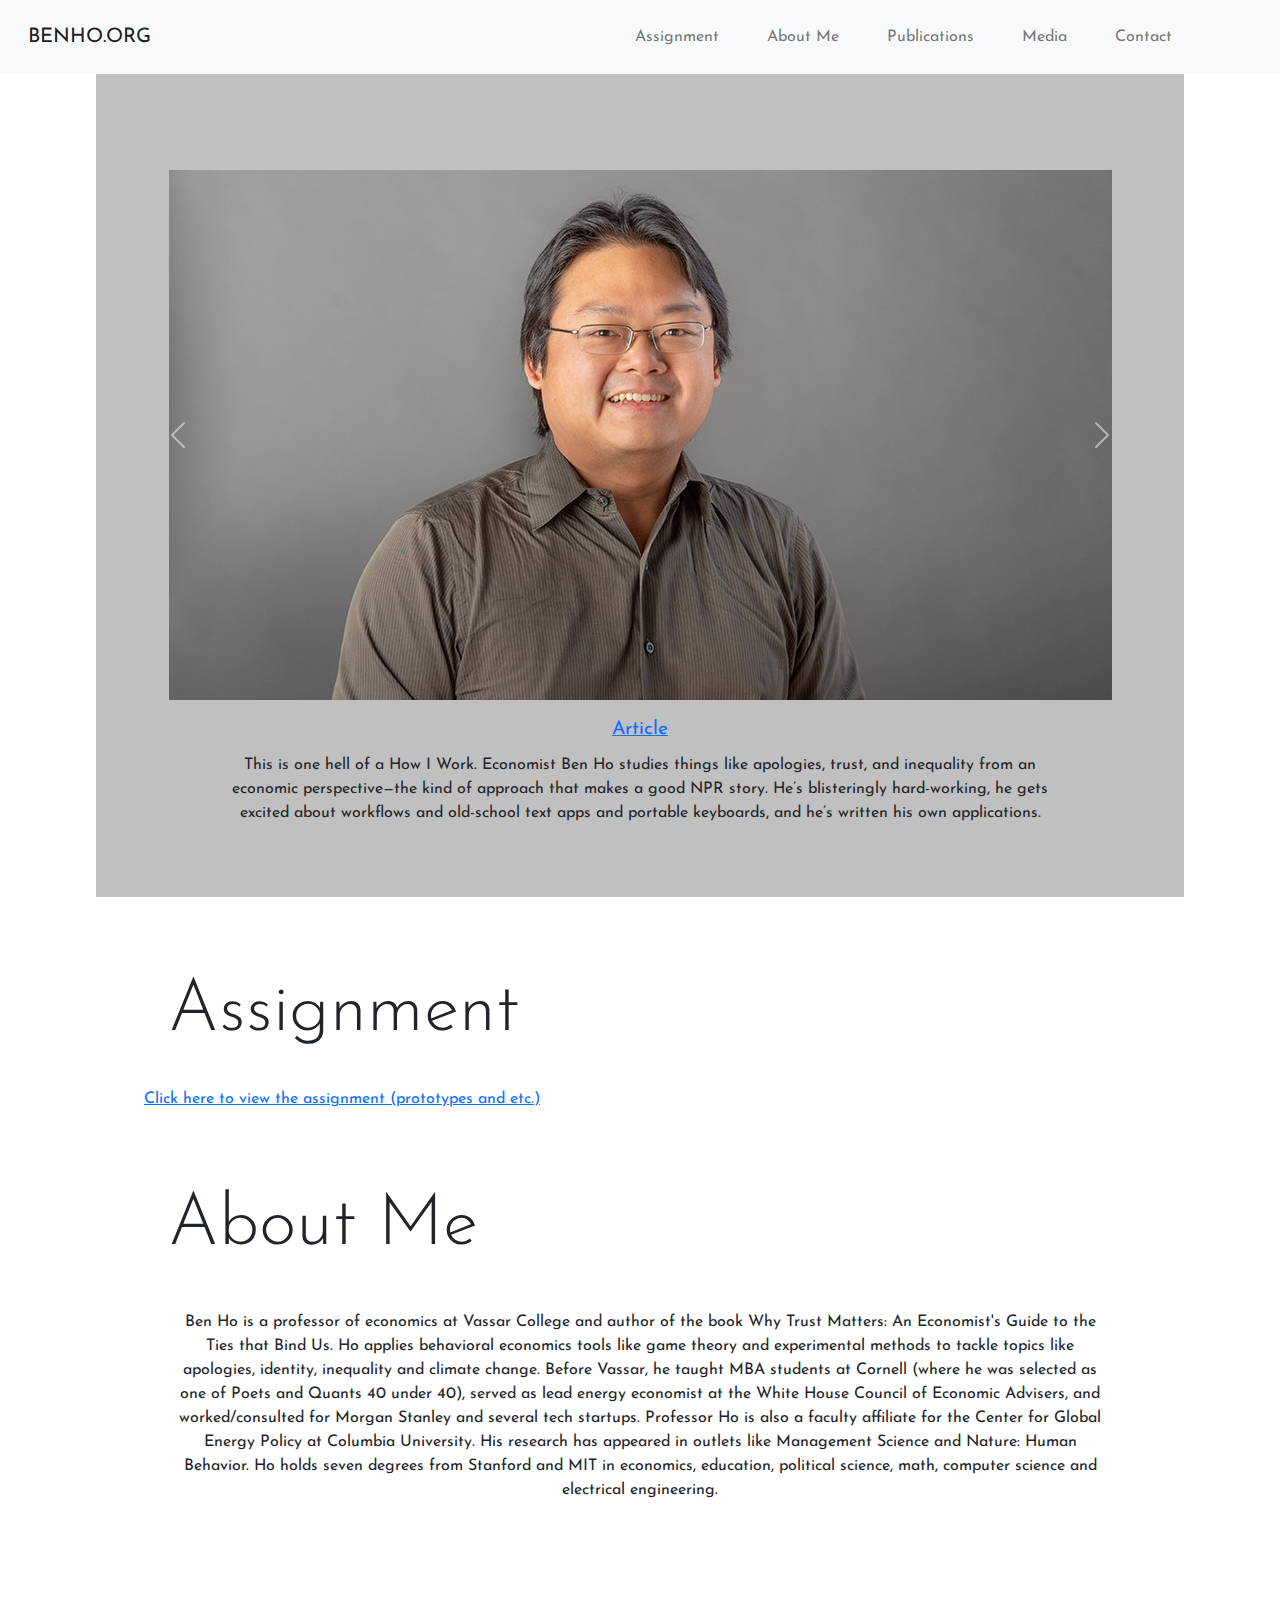
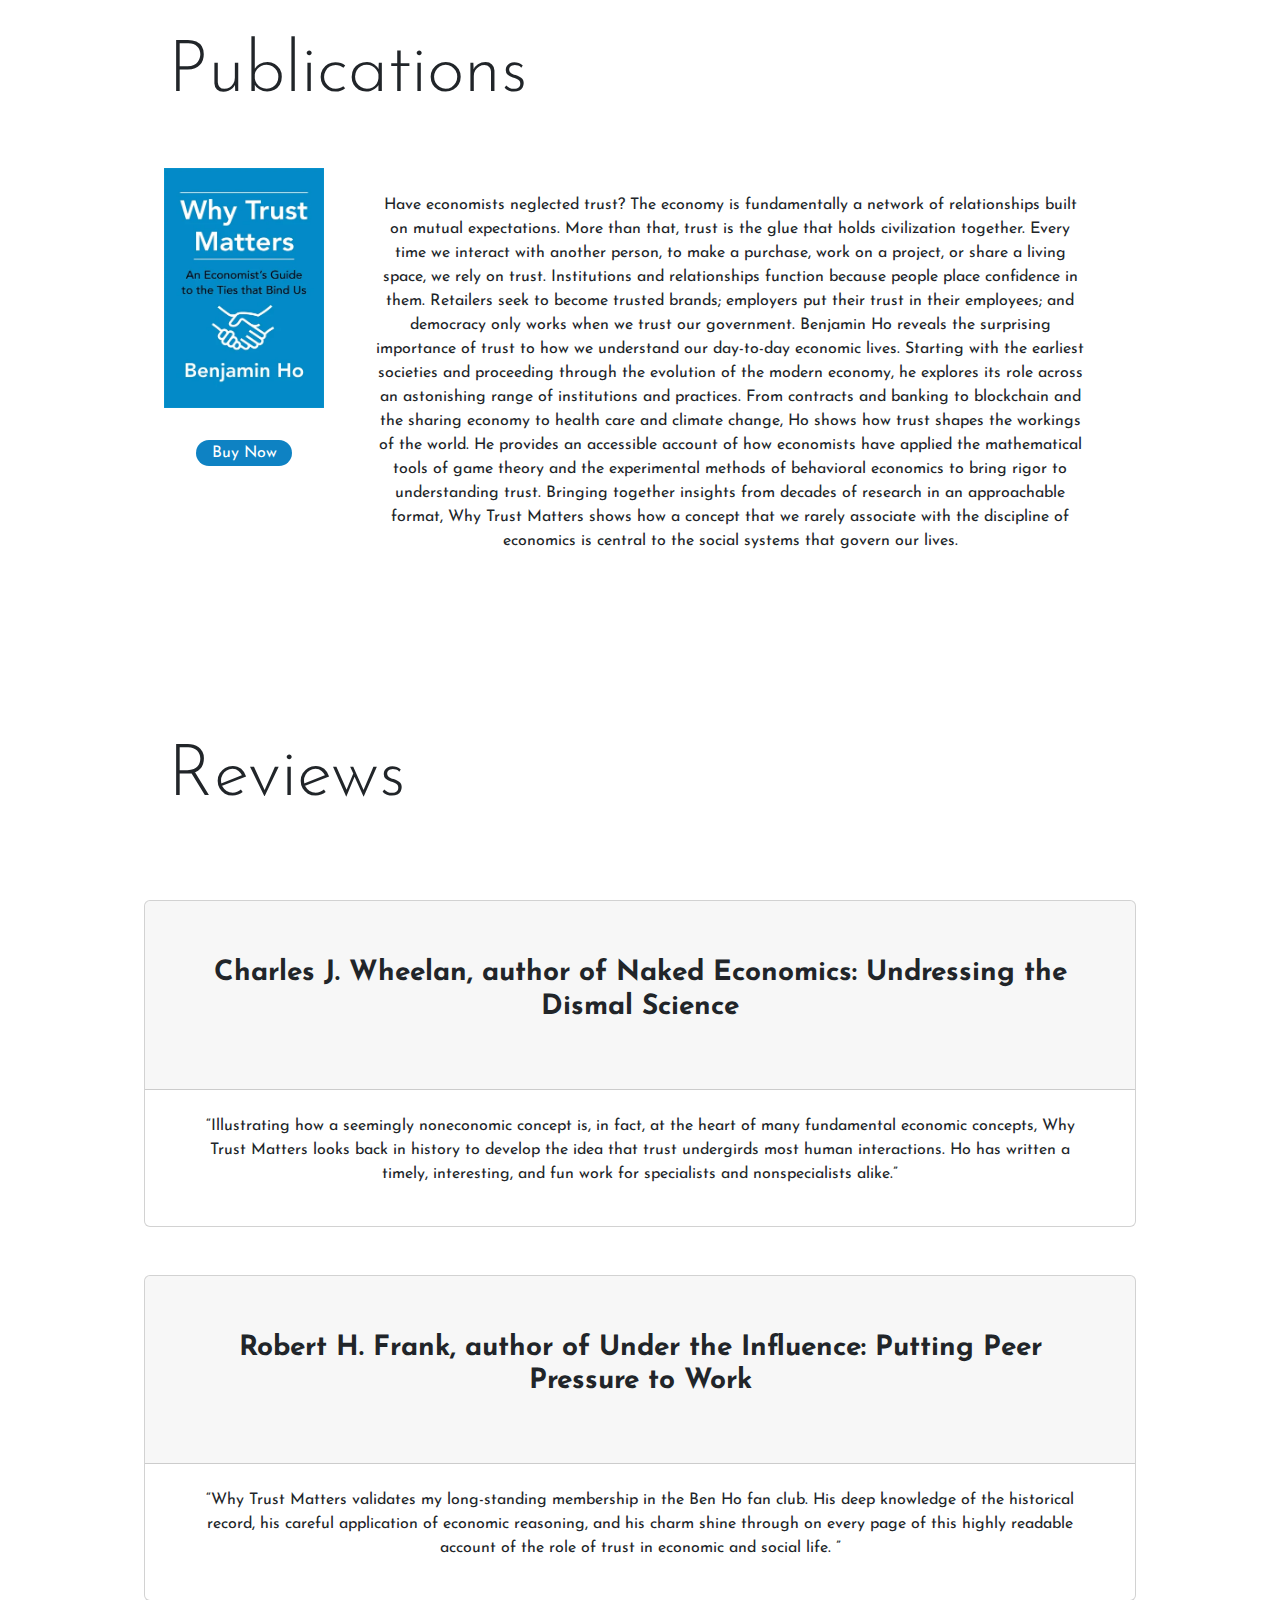
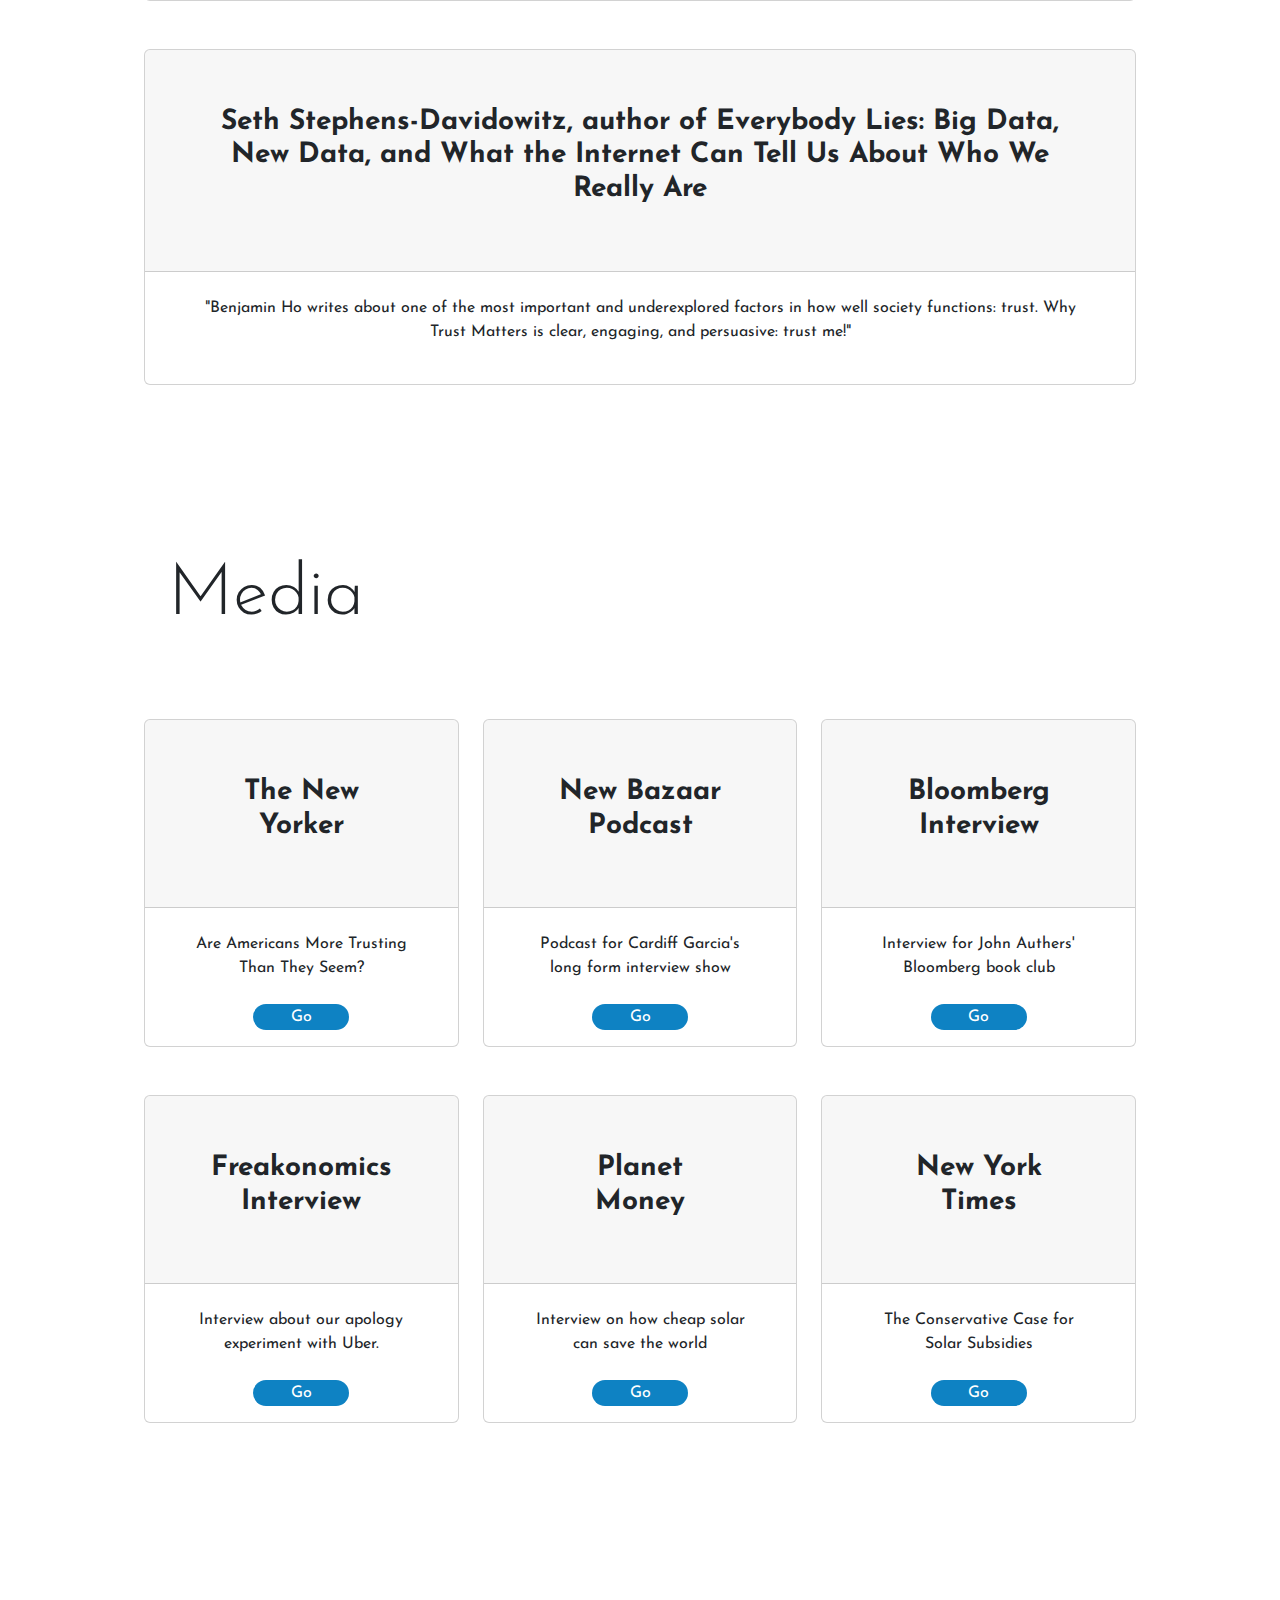
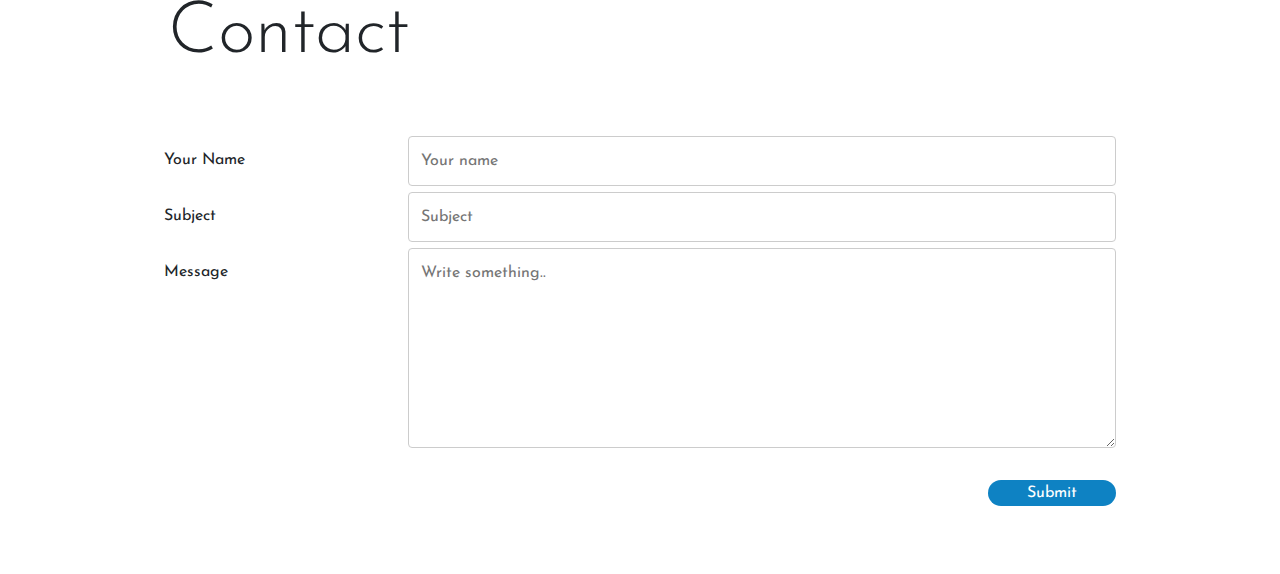
==== commit fca30ad5: "added page" ====
--- a/index.html
+++ b/index.html
@@ -14,10 +14,11 @@
 <body>
     <nav class="navbar navbar-expand-sm navbar-light bg-light topnav">
         <div class="container-fluid">
-            <a class = "navbar-brand" href = "#">BENHO.ORG</a>
+            <a class = "navbar-brand" href = "Assignment.html">BENHO.ORG</a>
             <div class="collapse navbar-collapse flex-row-reverse mx-5 px-4">
             <ul class="navbar-nav ml-auto">
-                <li class="navbar-item mx-3"><a href="#About Me" class="nav-link">About Me</a></li>
+                <li class="navbar-item mx-3"><a href="#Assignment" class="nav-link">Assignment</a></li>
+                <li class="navbar-item mx-3"><a href="#AboutMe" class="nav-link">About Me</a></li>
                 <li class="navbar-item mx-3"><a href="#Publications" class="nav-link">Publications</a></li>
                 <li class="navbar-item mx-3"><a href="#Media" class="nav-link">Media</a></li>
                 <li class="navbar-item mx-3"><a href="#Contact" class="nav-link">Contact</a></li>
@@ -60,234 +61,220 @@
     </div>
 
     <div class="c-caption align-items-center px-5 mx-5">
-        <h4>Article</h4>
+        <a href = "#">Article</a>
         <p>This is one hell of a How I Work. Economist Ben Ho studies things like apologies, trust, and inequality from an economic perspective—the kind of approach that makes a good NPR story. He’s blisteringly hard-working, he gets excited about workflows and old-school text apps and portable keyboards, and he’s written his own applications. </p>
 
     </div>
     </div>
+
+
+    <div id="Assignment" class = "container-fluid py-5 px-5 publications">
+        <h2 class = "text-dark display-2"> Assignment</h2>
+    <a href="Assignment.html">Click here to view the assignment (prototypes and etc.)</a>
+</div>
     
+    <div id="AboutMe" class="container-fluid bg-white text-left mb-5 px-5">
+        <h2 class = "text-dark display-2"> About Me</h2>
+        <p>Ben Ho is a professor of economics at Vassar College and author of the book Why Trust Matters: An Economist's Guide to the Ties that Bind Us. Ho applies behavioral economics tools like game theory and experimental methods to tackle topics like apologies, identity, inequality and climate change. Before Vassar, he taught MBA students at Cornell (where he was selected as one of Poets and Quants 40 under 40), served as lead energy economist at the White House Council of Economic Advisers, and worked/consulted for Morgan Stanley and several tech startups. Professor Ho is also a faculty affiliate for the Center for Global Energy Policy at Columbia University. His research has appeared in outlets like Management Science and Nature: Human Behavior. Ho holds seven degrees from Stanford and MIT in economics, education, political science, math, computer science and electrical engineering.</p>        
+    </div>
 
     
-    <div id="Introduction" class="container-fluid bg-white text-left mb-5 px-5">
-        <h2 class = "text-dark display-2"> Introduction</h2>
-        <p>I was always curious about the electric scooters in Providence. They are everywhere, but I rarely see people on them. For this assignment, I will take a deep dive to see who these mysterious people are, and how they interact with the scooters.</p>
-        <p> The interface of the product consists of two parts, the interface on the scooter and the interface on the mobile app. The interface on the scooter is simply a QR code that can be scanned through the phone camera. And the interface on the phone app is a map of nearby available bikes and scooters
-            and buttons to start riding.
-        </p>
-        <div class="image-center">
-            <img src="./Images/Interface.png" alt="Interface on the scooter and of the app" height = "420" width="680" style = "vertical-align: middle;">
-        </div>
-        <p>The interface is trying to solve the problem of seamlessly integrating the riding experience into people's lives. And the duo-interface design made it easy to find a scooter and start riding right away.</p>
-
-
-
-
-    </div>
-
-    
-    <div id="Observations" class="container-fluid py-5 px-5">
-        <h2 class = "text-dark display-2"> Observations</h2>
-        <p>Among the three people I interviewed, all of them are happy with their experience with SPIN. Despite their different uses of the service, they all mentioned the convenience the virtual and physical interface offers. They were all able to quickly learn how to use RIDE and make it part of their lives.</p>
+    <div id="Publications" class = "container-fluid py-5 px-5 publications">
+        <h2 class = "text-dark display-2"> Publications</h2>
+        <div class="container align">
+            <div class="image">
+              <img src="Images/9780231189606.jpg.webp">
+              <button type="button">Buy Now</button>
+            </div>
+            <div class="text">
+              <p>Have economists neglected trust? The economy is fundamentally a network of relationships built on mutual expectations. More than that, trust is the glue that holds civilization together. Every time we interact with another person, to make a purchase, work on a project, or share a living space, we rely on trust. Institutions and relationships function because people place confidence in them. Retailers seek to become trusted brands; employers put their trust in their employees; and democracy only works when we trust our government. 
+
+                Benjamin Ho reveals the surprising importance of trust to how we understand our day-to-day economic lives. Starting with the earliest societies and proceeding through the evolution of the modern economy, he explores its role across an astonishing range of institutions and practices. From contracts and banking to blockchain and the sharing economy to health care and climate change, Ho shows how trust shapes the workings of the world. He provides an accessible account of how economists have applied the mathematical tools of game theory and the experimental methods of behavioral economics to bring rigor to understanding trust. Bringing together insights from decades of research in an approachable format, Why Trust Matters shows how a concept that we rarely associate with the discipline of economics is central to the social systems that govern our lives. </p>
+            </div>
+          </div>
+    </div>
+
+
+    <div id="Review" class = "container-fluid py-5 px-5 publications">
+        <h2 class = "text-dark display-2"> Reviews</h2>
         <div class = "row pt-5 justify-content-center">
-            <div class="col-md-4 pb-5">
-                <div class="card h-100">
-                    <div class="card-header">
-                        <h3>How often do you use SPIN scooters?</h3>
+            <div class="col-12 pb-5">
+                <div class="card h-100">
+                    <div class="card-header">
+                        <h3><b>Charles J. Wheelan</b>, author of Naked Economics: Undressing the Dismal Science </h3>
                     </div>
                     <div class="card-body">
                         <div class="card-text">
-                            <p> Out of the 3 interviewees, 2 of them use RIDE weekly, and 1 is a first-time user.
-                            </p>
-                        </div>
-                    </div>
-                    
-                </div> 
-            </div>
-            <div class="col-md-4 pb-5">
-                <div class="card h-100">
-                    <div class="card-header">
-                        <h3>What are the types of trips you use SPIN scooters for?</h3>
+                            <p> “Illustrating how a seemingly noneconomic concept is, in fact, at the heart of many fundamental economic concepts, Why Trust Matters looks back in history to develop the idea that trust undergirds most human interactions. Ho has written a timely, interesting, and fun work for specialists and nonspecialists alike.”
+                            </p>
+                        </div>
+                    </div>
+                    
+                </div> 
+            </div>
+
+            <div class="col-12 pb-5">
+                <div class="card h-100">
+                    <div class="card-header">
+                        <h3><b>Robert H. Frank</b>, author of Under the Influence: Putting Peer Pressure to Work</h3>
                     </div>
                     <div class="card-body">
                         <div class="card-text">
-                            <p>The subjects use SPIN for very different uses: one uses it to go on campus when shuttles are not available; one uses it to go to the train station, where he commutes to Boston; the first-time user is curious about public scooters and would like to try it out.</p>
+                            <p> “Why Trust Matters validates my long-standing membership in the Ben Ho fan club. His deep knowledge of the historical record, his careful application of economic reasoning, and his charm shine through on every page of this highly readable account of the role of trust in economic and social life. ”
+                            </p>
+                        </div>
+                    </div>
+                    
+                </div> 
+            </div>
+
+            <div class="col-12 pb-5">
+                <div class="card h-100">
+                    <div class="card-header">
+                        <h3><b>Seth Stephens-Davidowitz</b>, author of Everybody Lies: Big Data, New Data, and What the Internet Can Tell Us About Who We Really Are </h3>
+                    </div>
+                    <div class="card-body">
+                        <div class="card-text">
+                            <p> "Benjamin Ho writes about one of the most important and underexplored factors in how well society functions: trust. Why Trust Matters is clear, engaging, and persuasive: trust me!"
+                            </p>
+                        </div>
+                    </div>
+                    
+                </div> 
+            </div>
+        </div>
+    </div>
+
+
+
+    <div id="Media" class="container-fluid py-5 px-5">
+        <h2 class = "text-dark display-2"> Media</h2>
+        <div class = "row pt-5 justify-content-center">
+            <div class="col-lg-4 col-md-6 pb-5">
+                <div class="card h-100">
+                    <div class="card-header">
+                        <h3>The New Yorker</h3>
+                    </div>
+                    <div class="card-body">
+                        <div class="card-text align-items-center button">
+                            <p>Are Americans More Trusting Than They Seem?</p>
+                            <button type="button">Go</button>
+                        </div>
+                    </div>
+                    
+                </div>    
+            </div>
+            <div class="col-lg-4 col-md-6 pb-5">
+                <div class="card h-100">
+                    <div class="card-header">
+                        <h3>New Bazaar Podcast</h3>
+                    </div>
+                    <div class="card-body">
+                        <div class="card-text align-items-center button">
+                            <p> Podcast for Cardiff Garcia's long form interview show
+                            </p>
+                            <button type="button">Go</button>
+                        </div>
+                    </div>
+                    
+                </div> 
+            </div>
+            <div class="col-lg-4 col-md-6 pb-5">
+                <div class="card h-100">
+                    <div class="card-header">
+                        <h3>Bloomberg Interview</h3>
+                    </div>
+                    <div class="card-body">
+                        <div class="card-text align-items-center button">
+                            <p>Interview for John Authers' Bloomberg book club</p>
+                            <button type="button">Go</button>
                         </div>
                     </div>
                     
                 </div> 
              </div>
-            <div class="col-md-4 pb-5">
-                <div class="card h-100">
-                    <div class="card-header">
-                        <h3>What feature do you like most about the SPIN app interface?</h3>
-                    </div>
-                    <div class="card-body">
-                        <div class="card-text">
-                            <p>All the subjects mentioned the convenience of finding and starting a ride. The commuter to Boston highlighted the importance of reserving a scooter from the app interface.</p>
-                        </div>
-                    </div>
-                    
-                </div>    
-            </div>
-            <div class="col-md-4 pb-5">
-                <div class="card h-100">
-                    <div class="card-header">
-                        <h3>What feature do you dislike most about the SPIN app interface?</h3>
-                    </div>
-                    <div class="card-body">
-                        <div class="card-text">
-                            <p>Two of the subjects have no issues with the current interface. The communter to Boston is sometimes frustrated by the lag when scanning the QR code and returning the scooter.</p>
-                        </div>
-                    </div>
-                    
-                </div>    
-            </div>
-        </div>
-    </div>
-
-    <div id="Personas" class="container-fluid py-5 px-5">
-        <h2 class = "text-dark display-2"> Personas</h2>
-        <div class="image-center">
-            <img src="./Images/Persona1.png" alt="Details on Persona 1" height = "700" width="1200" style = "vertical-align: middle;">
-        </div>
-        <div class="image-center">
-            <img src="./Images/Persona2.png" alt="Details on Persona 2" height = "700" width="1200" style = "vertical-align: middle;">
-        </div>
-    </div>
-
-    <div id="Storyboard" class="container-fluid py-5 px-5">
-        <h2 class = "text-dark display-2"> Storyboard</h2>
-        <div class = "row pt-5 justify-content-center">
-            <div class="col-md-6 pb-5">
-                <div class="card h-100">
-                    <div class="card-body">
-                        <div class="image-center">
-                        <img src="./Images/Untitled_Artwork 7.jpg" alt = "illustration 1" height = "500" width="500">
-                    </div>
-                        <div class="card-text">
-                            <p> Eric finds out that the train leaves in 15 minutes and starts panicking.
-                            </p>
-                        </div>
-                    </div>
-                    
-                </div> 
-            </div>
-
-            <div class="col-md-6 pb-5">
-                <div class="card h-100">
-                    <div class="card-body">
-                        <div class="image-center">
-                        <img src="./Images/Untitled_Artwork 6.jpg" alt = "illustration 2" height = "500" width="500">
-                    </div>
-
-                        <div class="card-text">
-                            <p> While in the elevator, Eric reserves a scooter so that he'll get the closest one.
-                            </p>
-                        </div>
-                    </div>
-                    
-                </div> 
-            </div>
-
-            <div class="col-md-6 pb-5">
-                <div class="card h-100">
-                    <div class="card-body">
-                        <div class="image-center">
-                        <img src="./Images/Untitled_Artwork 5.jpg" alt = "illustration 3" height = "500" width="500">
-                    </div>
-
-                        <div class="card-text">
-                            <p> Eric quickly rushes out the door and goes to the scooter he reserves. He knows he only has 13 minutes and 27 seconds left.
-                            </p>
-                        </div>
-                    </div>
-                    
-                </div> 
-            </div>
-
-            <div class="col-md-6 pb-5">
-                <div class="card h-100">
-                    <div class="card-body">
-                        <div class="image-center">
-                        <img src="./Images/Untitled_Artwork 4.jpg" alt = "illustration 4" height = "500" width="500">
-                    </div>
-
-                        <div class="card-text">
-                            <p> Eric scans the QR code, and to his delight, the app responds quickly. He could start riding right away.
-                            </p>
-                        </div>
-                    </div>
-                    
-                </div> 
-            </div>
+            <div class="col-lg-4 col-md-6 pb-5">
+                <div class="card h-100">
+                    <div class="card-header">
+                        <h3>Freakonomics Interview</h3>
+                    </div>
+                    <div class="card-body">
+                        <div class="card-text align-items-center button">
+                            <p>Interview about our apology experiment with Uber.</p>
+                            <button type="button">Go</button>
+                        </div>
+                    </div>
+                    
+                </div>    
+            </div>
+            <div class="col-lg-4 col-md-6 pb-5">
+                <div class="card h-100">
+                    <div class="card-header">
+                        <h3>Planet Money</h3>
+                    </div>
+                    <div class="card-body">
+                        <div class="card-text align-items-center button">
+                            <p>Interview on how cheap solar can save the world</p>
+                            <button type="button">Go</button>
+                        </div>
+                    </div>
+                    
+                </div>    
+            </div>
+           
+            <div class="col-lg-4 col-md-6 pb-5">
+                <div class="card h-100">
+                    <div class="card-header">
+                        <h3>New York Times</h3>
+                    </div>
+                    <div class="card-body">
+                        <div class="card-text align-items-center button">
+                            <p>The Conservative Case for Solar Subsidies</p>
+                            <button type="button">Go</button>
+                        </div>
+                    </div>
+                    
+                </div>    
+            </div>
+        </div>
+    </div>
+
+    <div id="Contact" class="container-fluid py-5 px-5 contact">
+        <h2 class = "text-dark display-2"> Contact</h2>
+        <div class="container">
+            <form action="/action_page.php">
+            <div class="row">
+              <div class="col-25">
+                <label for="fname">Your Name</label>
+              </div>
+              <div class="col-75">
+                <input type="text" id="fname" name="firstname" placeholder="Your name">
+              </div>
+            </div>
+            <div class="row">
+              <div class="col-25">
+                <label for="lname">Subject</label>
+              </div>
+              <div class="col-75">
+                <input type="text" id="lname" name="lastname" placeholder="Subject">
+              </div>
+            </div>
+            <div class="row">
+              <div class="col-25">
+                <label for="subject">Message</label>
+              </div>
+              <div class="col-75">
+                <textarea id="subject" name="subject" placeholder="Write something.." style="height:200px"></textarea>
+              </div>
+            </div>
+            <br>
+            <div class="button contact-text">
+              <button type="button">Submit</button>
+            </div>
+            </form>
+          </div>
+    </div>
             
-            <div class="col-md-6 pb-5">
-                <div class="card h-100">
-                    <div class="card-body">
-                        <div class="image-center">
-                        <img src="./Images/Untitled_Artwork 3.jpg" alt = "illustration 5" height = "500" width="500">
-                    </div>
-
-                        <div class="card-text">
-                            <p> Eric moves through streets and people while listening to the NPR on the topic of the Ukranian war. He's probably going to make it on time.
-                            </p>
-                        </div>
-                    </div>
-                    
-                </div> 
-            </div>
-
-            <div class="col-md-6 pb-5">
-                <div class="card h-100">
-                    <div class="card-body">
-                        <div class="image-center">
-                        <img src="./Images/Untitled_Artwork 2.jpg" alt = "illustration 6" height = "500" width="500">
-                    </div>
-
-                        <div class="card-text">
-                            <p> Eric arrives at the station with 3 minutes and 46 seconds left.
-                            </p>
-                        </div>
-                    </div>
-                    
-                </div> 
-            </div>
-
-            <div class="col-md-6 pb-5">
-                <div class="card h-100">
-                    <div class="card-body">
-                        <div class="image-center">
-                        <img src="./Images/Untitled_Artwork 1.jpg" alt = "illustration 7" height = "500" width="500">
-                    </div>
-
-                        <div class="card-text">
-                            <p> While Eric is trying to return the scooter, the app started lagging and it wouldn't end the ride. Eric stats to get frustrated and he curses his cellular service and of course, the SPIN app.
-                            </p>
-                        </div>
-                    </div>
-                    
-                </div> 
-            </div>
-
-            <div class="col-md-6 pb-5">
-                <div class="card h-100">
-                    <div class="card-body">
-                        <div class="image-center">
-                        <img src="./Images/Untitled_Artwork.jpg" alt = "illustration 8" height = "500" width="500">
-                    </div>
-
-                        <div class="card-text">
-                            <p> Luckily, Eric enters the station with 28 seconds left. He will have to catch his breath on the train.
-                            </p>
-                        </div>
-                    </div>
-                    
-                </div> 
-            </div>
-        </div>
-    </div>
-</div>
-
-    <p>The image on the cover page was taken off of the internet, from the url https://techcrunch.com/2019/01/30/sf-denies-spins-appeal-to-operate-electric-scooters-but-offers-some-hope/</p>
+
 </body>
 </html> --- a/style.css
+++ b/style.css
@@ -45,7 +45,21 @@
   
   .presentation{
     padding-bottom: 3rem;
-  }
+    padding-top: 3rem;
+    text-align: center;
+  }
+
+  .presentation-text{
+    padding-bottom: 3rem;
+    padding-top: 3rem;
+    text-align: center;
+  }
+  
+  .presentation a{
+    font-size: larger;
+    font-weight: 400;
+  }
+
   .c-caption h4{
     text-align: center;
   }
@@ -62,7 +76,13 @@
   }
 
 
-
+  #Assignment a{
+    text-align: center;
+  }
+
+  .presentation{
+    background-color: rgba(146, 144, 144, 0.568);
+  }
   .topnav a{
     float: right;
     padding: 14px 16px;
@@ -78,9 +98,141 @@
     margin-top: 3rem;
   }
 
-  .carousel-image img{
-  
-   
-  }
-
-  +  @media  screen and (max-width: 3000px) and (min-width: 860px){
+  .publications .container{
+    display: flex;
+  align-items: center;
+  justify-content: center
+  }
+
+  .publications img{
+    width: 10rem;
+    height: 15rem; 
+  }
+
+  .publications .image {
+    flex-basis: 200%;
+    margin-bottom: 6rem;
+    text-align: center;
+  }
+  
+  .image button{
+    margin: 2rem;
+  }
+
+  .publications .text {
+    padding-left: 20px;
+  }
+}
+
+
+  @media screen and (max-width: 860px){
+    .publications .container{
+    align-items: center;
+    justify-content: center
+    }
+
+    .image{
+      text-align: center;
+    }
+
+    .image button{
+      margin: 2rem;
+    }
+    
+    
+}
+
+
+#Review h3,p{
+  text-align: center;
+}
+
+button{
+  background-color: #0E82C3;
+  color: white;
+  border:none;
+  border-radius: 15px;
+  text-align: center;
+  width: 6rem;
+  height: 7 rem;
+  padding: 2 rem;
+}
+
+button:hover{
+  background-color: white;
+  border: 1px solid #0E82C3;
+  color:#0E82C3;
+}
+
+.button{
+  text-align: center;
+}
+
+#Media h3{
+  text-align: center;
+}
+
+
+
+
+.contact * {
+  box-sizing: border-box;
+}
+
+input[type=text], select, textarea {
+  width: 100%;
+  padding: 12px;
+  border: 1px solid #ccc;
+  border-radius: 4px;
+  resize: vertical;
+}
+
+label {
+  padding: 12px 12px 12px 0;
+  display: inline-block;
+}
+
+
+.container {
+  border-radius: 5px;
+  padding: 20px;
+}
+
+.col-25 {
+  float: left;
+  width: 25%;
+  margin-top: 6px;
+}
+
+.col-75 {
+  float: left;
+  width: 75%;
+  margin-top: 6px;
+}
+
+.row:after {
+  content: "";
+  display: table;
+  clear: both;
+}
+
+.contact button{
+  width:8rem;
+  text-align: center;
+
+}
+
+.contact-text{
+  text-align: right;
+}
+
+
+
+
+@media screen and (max-width: 600px) {
+  .col-25, .col-75, input[type=submit] {
+    width: 100%;
+    margin-top: 0;
+  }
+}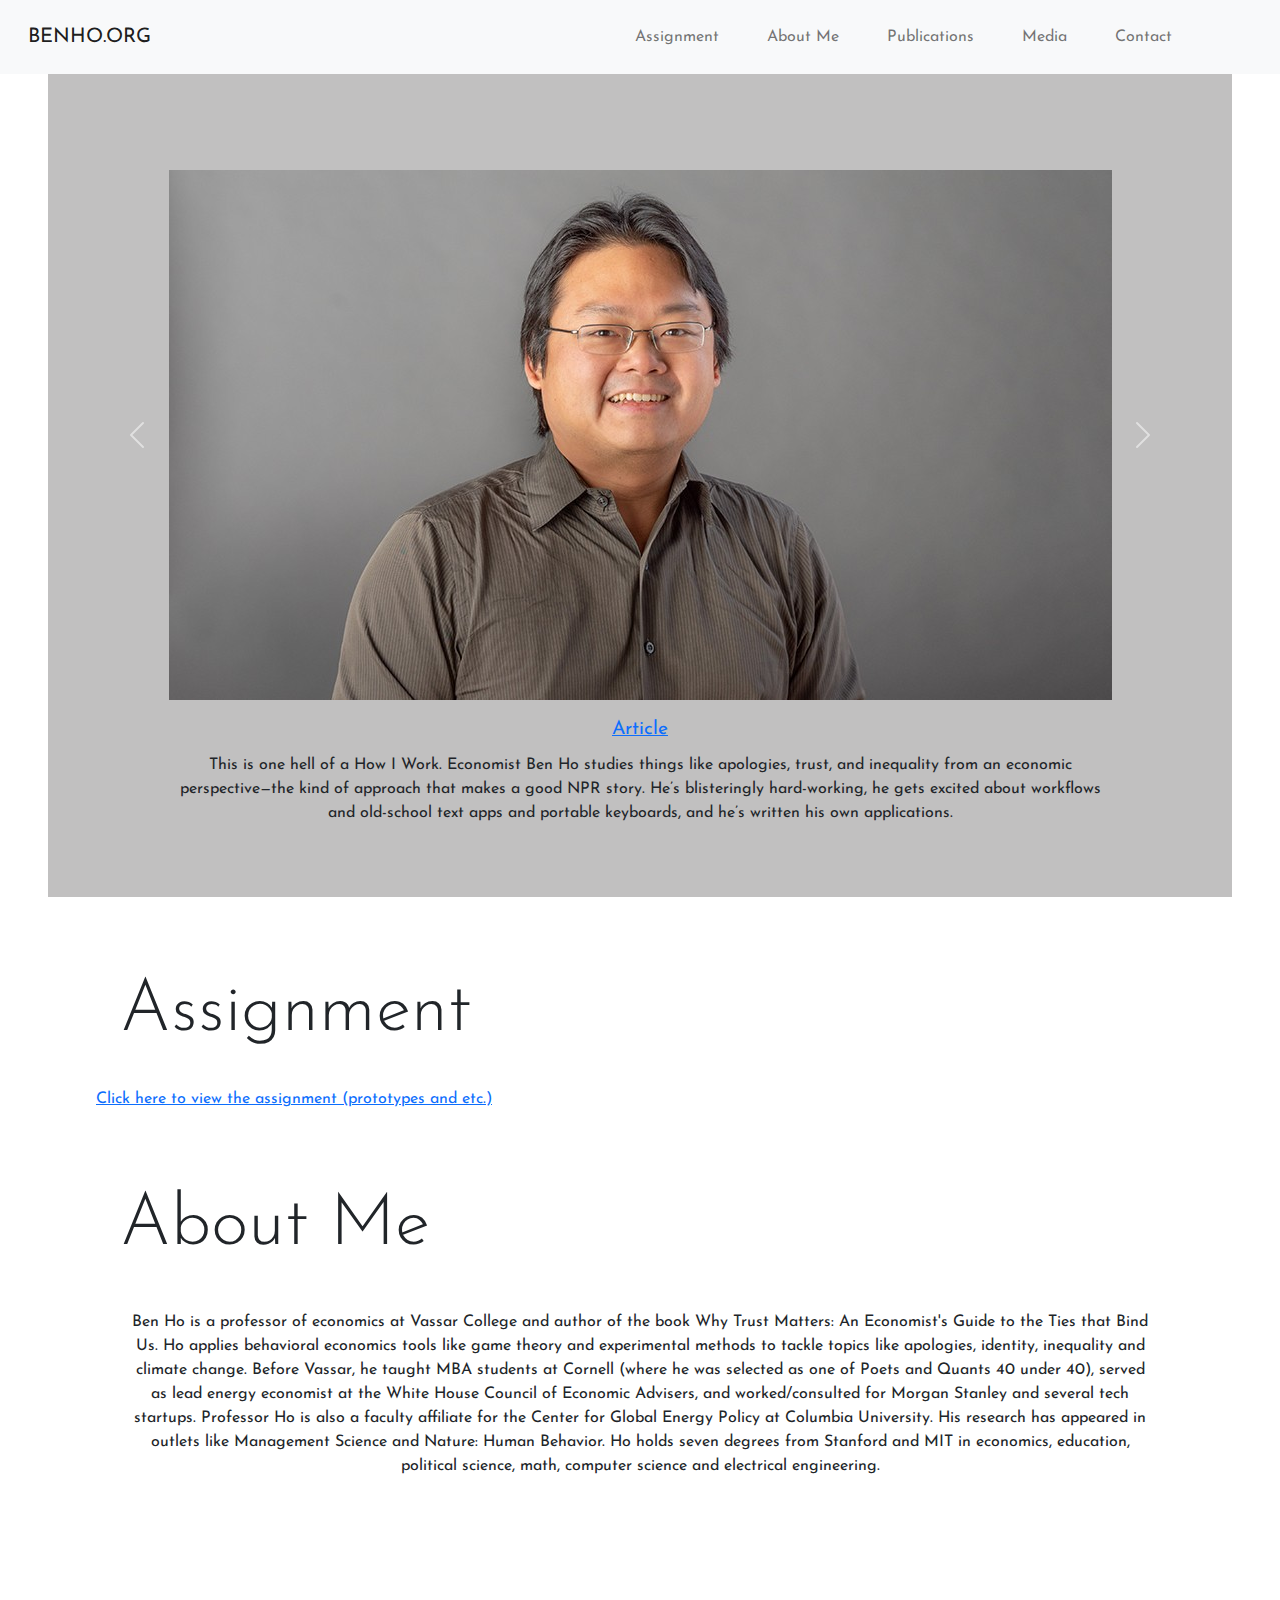
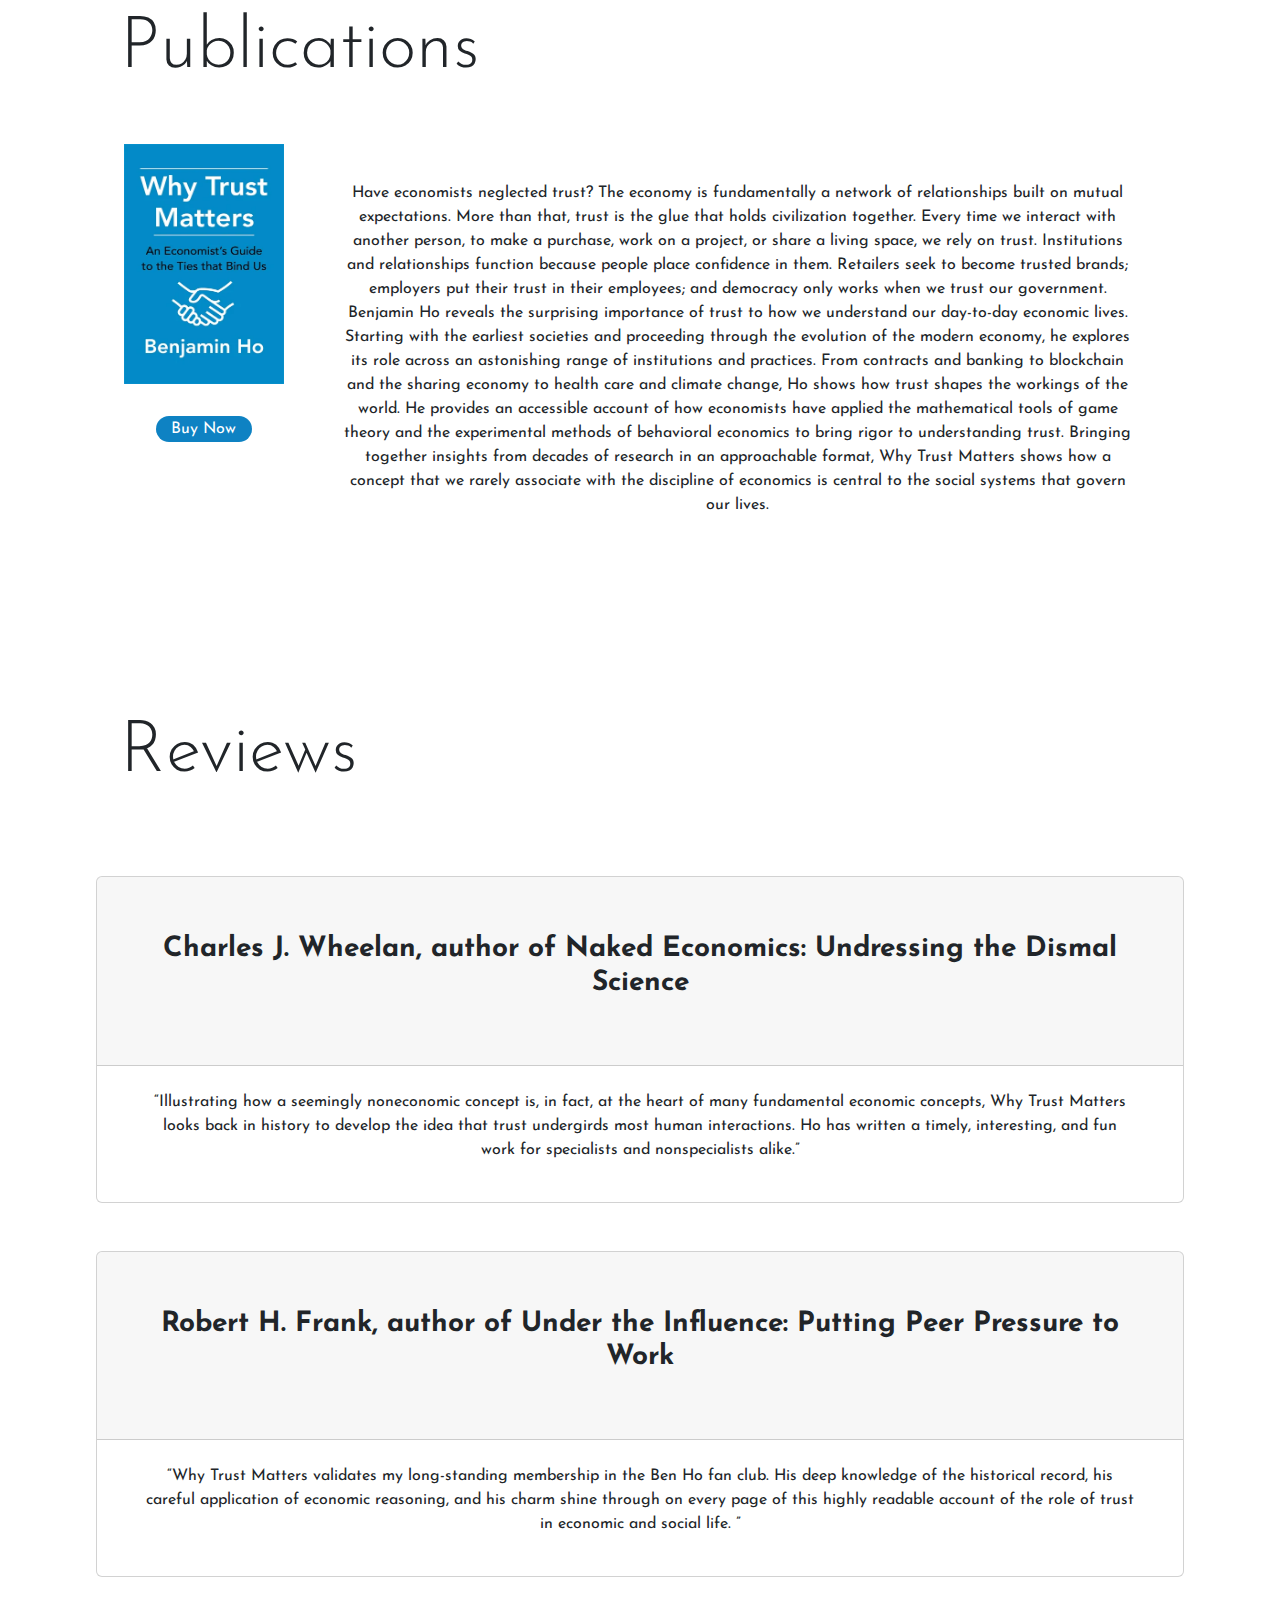
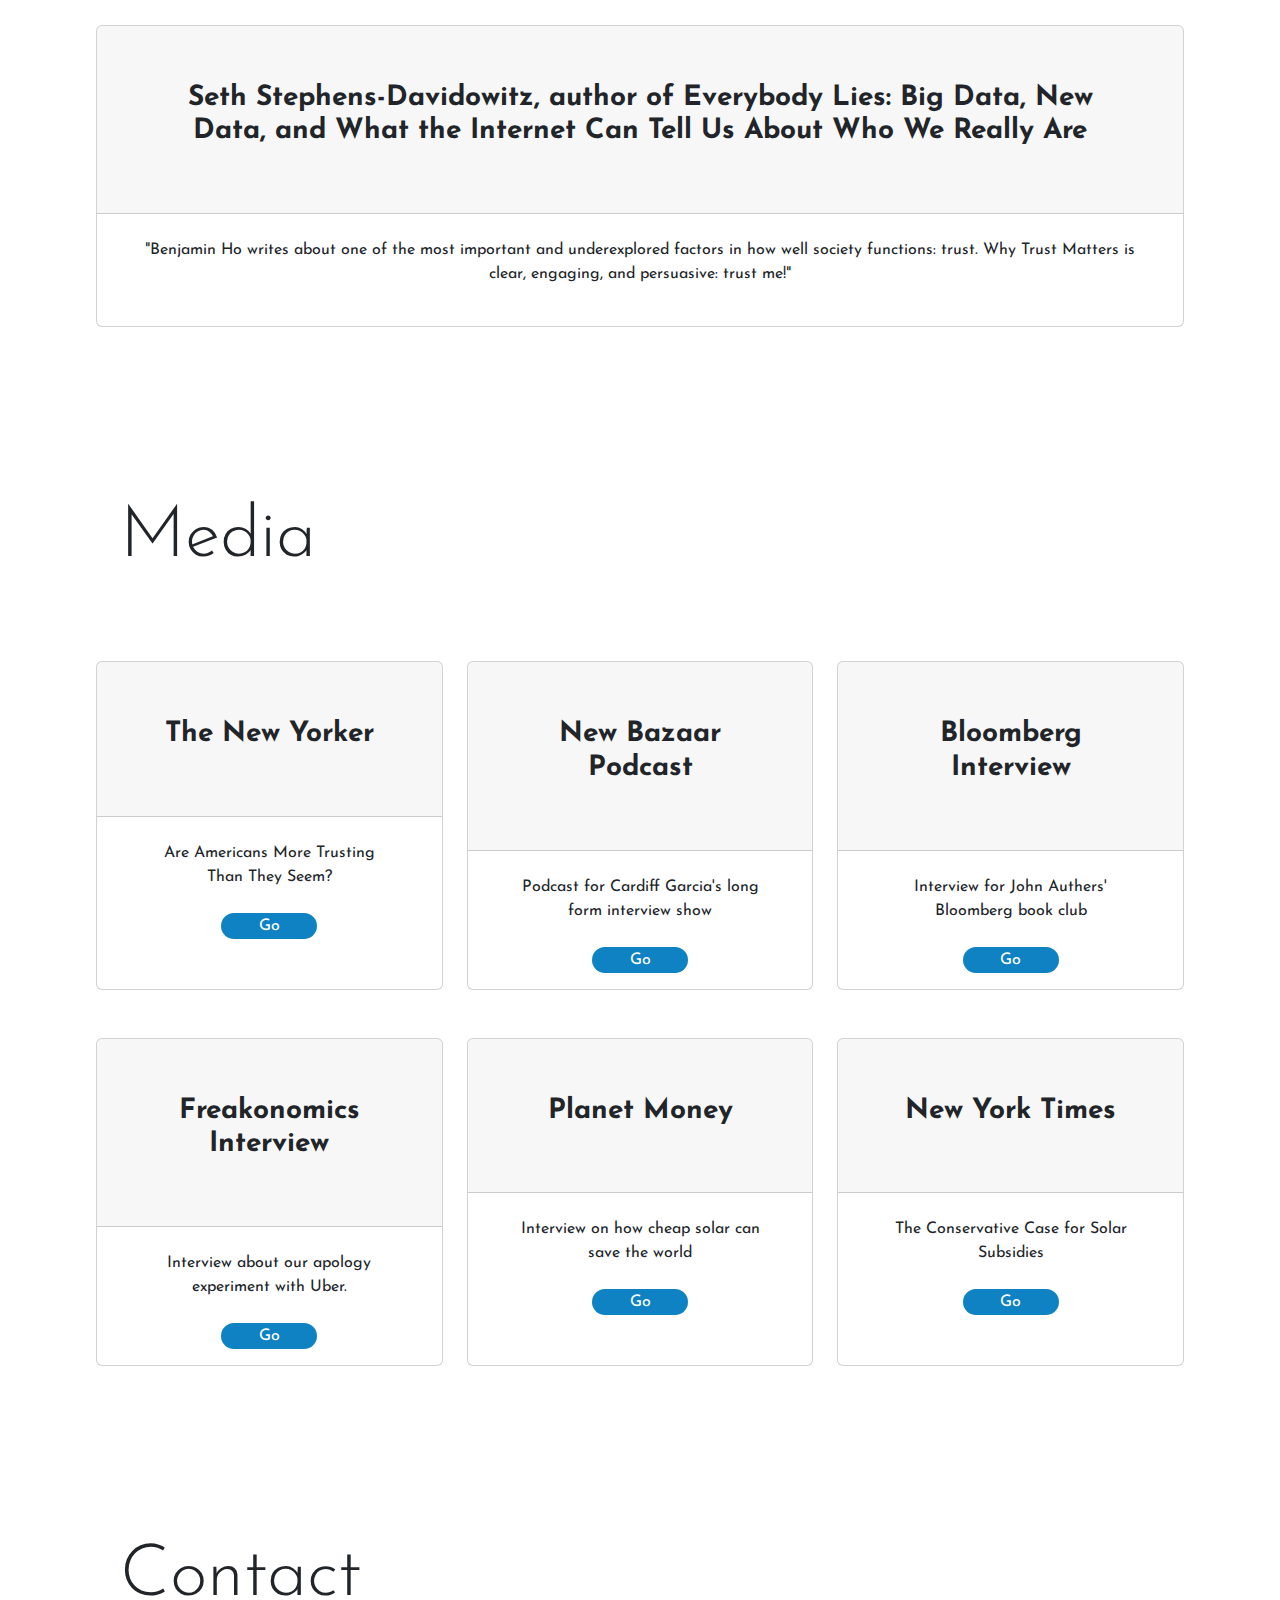
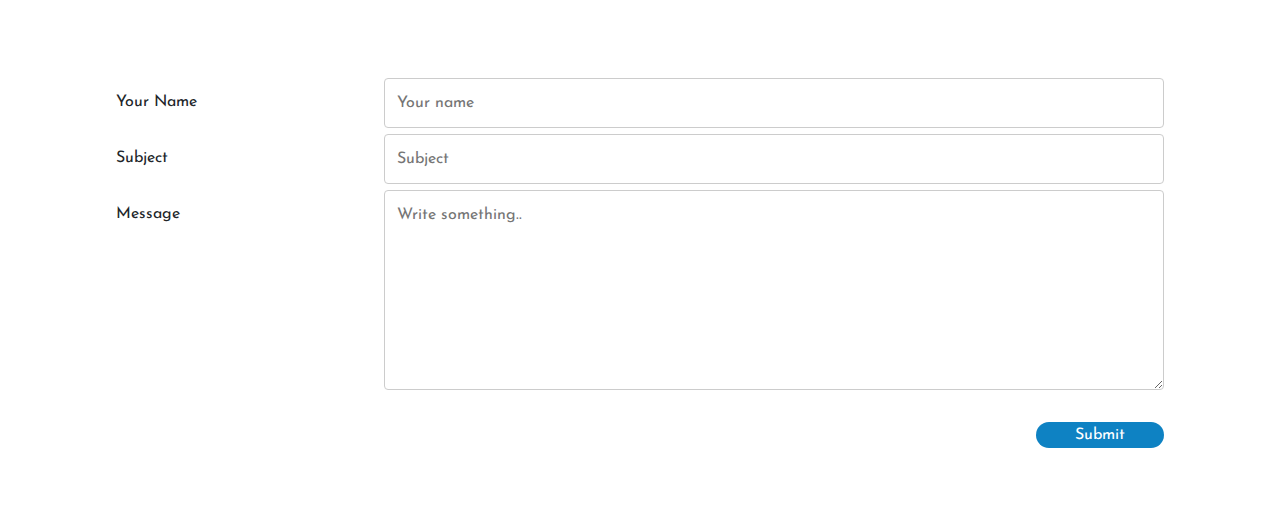
==== commit 2c9a1a47: "update phone layout" ====
--- a/index.html
+++ b/index.html
@@ -27,7 +27,7 @@
         </div>
     </nav> 
 
-    <div class="px-5 mx-5">
+    <div class="body-content">
     <div class="presentation">
     <div id="carouselExampleIndicators" class="carousel slide mt-5 mb-3" data-ride="carousel">
         <ol class="carousel-indicators">
--- a/style.css
+++ b/style.css
@@ -30,38 +30,22 @@
     font-family: 'Josefin Sans', sans-serif;
   }
 
-  h1,
-  h2,
-  h3,
-  h4{
-    font-family: 'Josefin Sans', sans-serif;
-    font-weight: bolder;
-    padding: 5 rem;
-  }
-
-  h3{
-    padding:3rem;
-  }
-  
-  .presentation{
-    padding-bottom: 3rem;
-    padding-top: 3rem;
-    text-align: center;
-  }
-
-  .presentation-text{
-    padding-bottom: 3rem;
-    padding-top: 3rem;
-    text-align: center;
-  }
-  
+  
+
+ 
+
+  .presentation-text img{
+    margin-bottom: 1rem;
+  }
+
   .presentation a{
     font-size: larger;
     font-weight: 400;
   }
 
-  .c-caption h4{
-    text-align: center;
+  .c-caption a{
+    text-align: center;
+    margin-top: 2rem;
   }
 
   .c-caption p{
@@ -75,6 +59,15 @@
     padding: 0.5rem 2rem 0.5rem 2rem;
   }
 
+  #Prototype a{
+    padding: 0.5rem 2rem 0.5rem 2rem;
+
+  }
+
+  #Redesign a{
+    padding: 0.5rem 2rem 0.5rem 2rem;
+
+  }
 
   #Assignment a{
     text-align: center;
@@ -98,7 +91,39 @@
     margin-top: 3rem;
   }
 
-  @media  screen and (max-width: 3000px) and (min-width: 860px){
+  @media  screen and (min-width: 860px){
+
+
+    h1,
+    h2,
+    h3,
+    h4{
+      font-family: 'Josefin Sans', sans-serif;
+      font-weight: bolder;
+      padding: 5 rem;
+    }
+  
+    h3{
+      padding:3rem;
+    }
+    
+    .presentation{
+      padding-bottom: 3rem;
+      padding-top: 3rem;
+      text-align: center;
+    }
+  
+    .presentation-text{
+      padding-bottom: 3rem;
+      padding-top: 3rem;
+      text-align: center;
+      align-items: center;
+    }
+
+    .body-content{
+      margin-left: 3rem;
+      margin-right: 3rem;
+    }
   .publications .container{
     display: flex;
   align-items: center;
@@ -139,8 +164,37 @@
     .image button{
       margin: 2rem;
     }
+
+    .body-content{
+      margin-left: 1rem;
+      margin-right: 1rem;
+    }
     
+    h1,
+    h2,
+    h3,
+    h4{
+      font-family: 'Josefin Sans', sans-serif;
+      font-weight: bolder;
+      padding: 2 rem;
+    }
+  
+    h3{
+      padding:1rem;
+    }
     
+    .presentation{
+      padding-bottom: 1rem;
+      padding-top: 1rem;
+      text-align: center;
+    }
+  
+    .presentation-text{
+      padding-bottom: 1rem;
+      padding-top: 1rem;
+      text-align: center;
+      align-items: center;
+    }
 }
 
 
